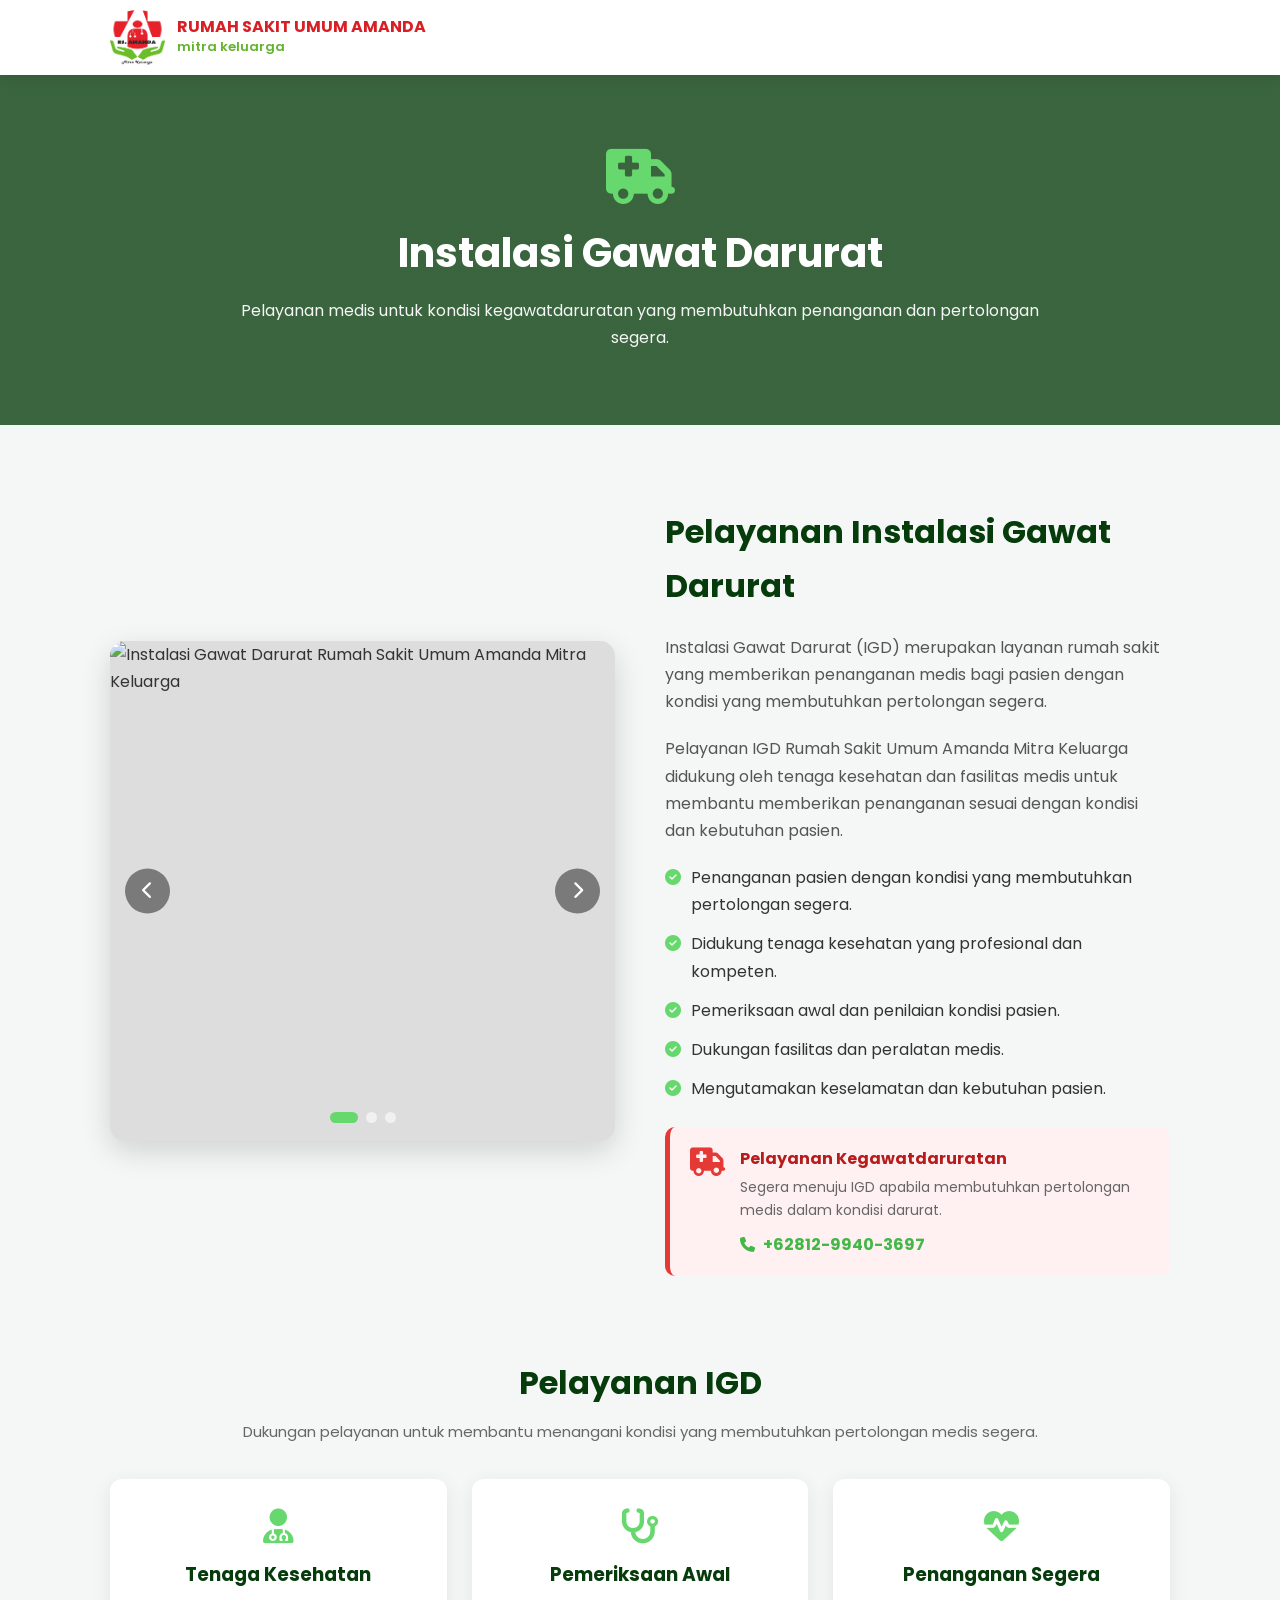
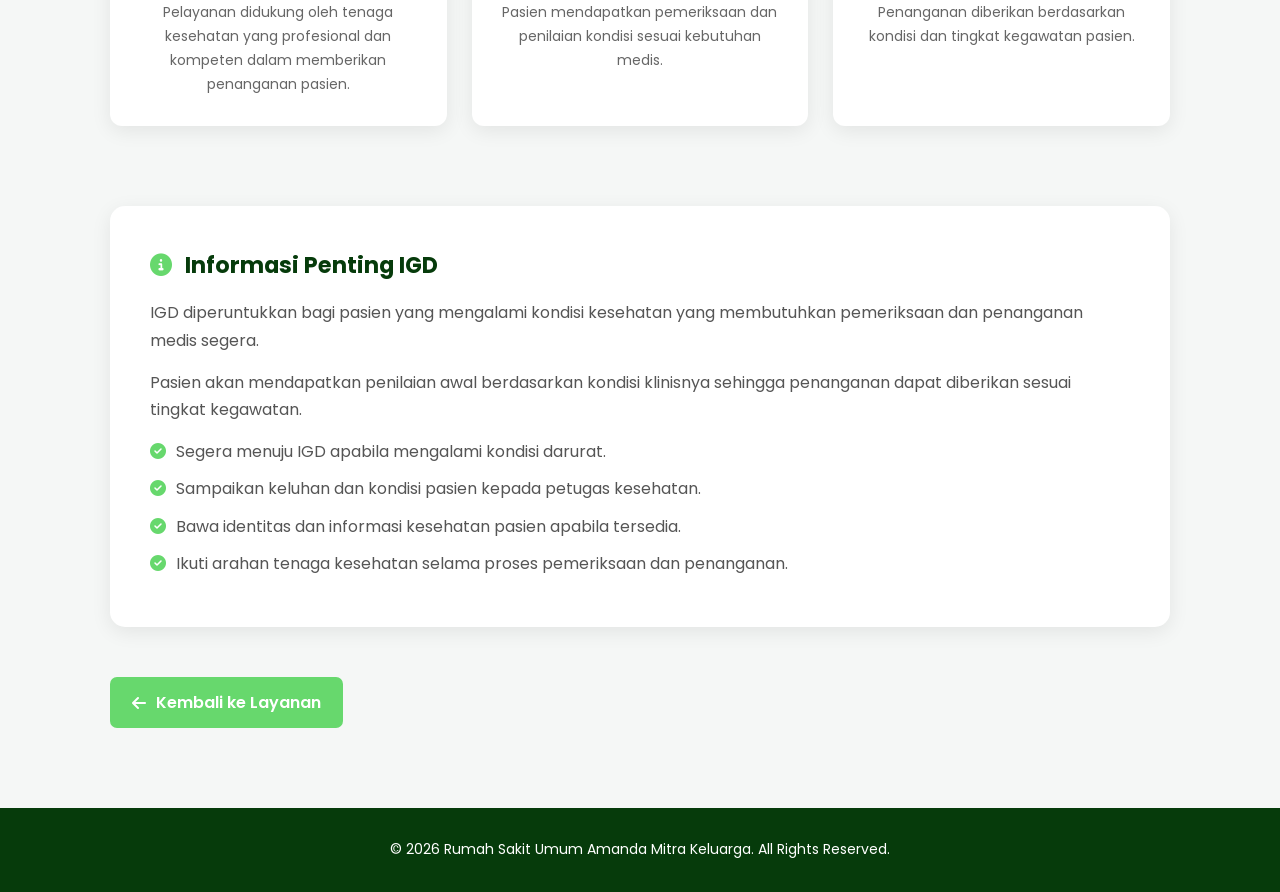
==== igd.html @ 875af7c3 "commit projek web-amanda" ====
<!doctype html>
<html lang="id">
  <head>
    <meta charset="UTF-8" />
    <meta name="viewport" content="width=device-width, initial-scale=1.0" />

    <meta
      name="description"
      content="Informasi pelayanan Instalasi Gawat Darurat Rumah Sakit Umum Amanda Mitra Keluarga."
    />

    <title>IGD - RSU Amanda Mitra Keluarga</title>

    <!-- GOOGLE FONT -->
    <link
      href="https://fonts.googleapis.com/css2?family=Poppins:wght@300;400;500;600;700&display=swap"
      rel="stylesheet"
    />

    <!-- FONT AWESOME -->
    <link
      rel="stylesheet"
      href="https://cdnjs.cloudflare.com/ajax/libs/font-awesome/6.4.0/css/all.min.css"
    />

    <style>
      /* ================= RESET ================= */

      * {
        margin: 0;
        padding: 0;
        box-sizing: border-box;
      }

      :root {
        --primary-color: #67d86d;
        --dark-color: #063b0b;
        --white: #ffffff;
        --text-color: #333333;
        --light-bg: #f5f7f6;
        --danger-color: #e53935;
        --phone-color: #43b849;
      }

      html {
        scroll-behavior: smooth;
      }

      body {
        font-family: "Poppins", sans-serif;
        color: var(--text-color);
        background: var(--light-bg);
        line-height: 1.7;
      }

      /* ================= NAVBAR ================= */

      .navbar {
        position: sticky;
        top: 0;
        z-index: 1000;
        background: white;
        box-shadow: 0 3px 12px rgba(0, 0, 0, 0.1);
      }

      .navbar-container {
        max-width: 1100px;
        margin: auto;
        padding: 10px 20px;

        display: flex;
        align-items: center;
        justify-content: space-between;
      }

      .logo {
        display: flex;
        align-items: center;
        gap: 12px;
        text-decoration: none;
      }

      .logo img {
        width: 55px;
        height: 55px;
        object-fit: contain;
      }

      .logo-text strong {
        display: block;
        color: #d91f26;
        font-size: 16px;
        line-height: 1.2;
      }

      .logo-text span {
        display: block;
        color: #63b32e;
        font-size: 13px;
        font-weight: 600;
      }

      /* ================= HERO ================= */

      .page-hero {
        background:
          linear-gradient(rgba(6, 59, 11, 0.78), rgba(6, 59, 11, 0.78)),
          url("images/IGD 1.png");

        background-size: cover;
        background-position: center;

        min-height: 350px;

        display: flex;
        align-items: center;
        justify-content: center;

        text-align: center;
        color: white;

        padding: 60px 20px;
      }

      .page-hero-content {
        max-width: 800px;
      }

      .page-hero i {
        font-size: 55px;
        margin-bottom: 15px;
        color: var(--primary-color);
      }

      .page-hero h1 {
        font-size: 2.5rem;
        margin-bottom: 10px;
      }

      .page-hero p {
        font-size: 1rem;
        opacity: 0.95;
      }

      /* ================= CONTAINER ================= */

      .container {
        max-width: 1100px;
        margin: auto;
        padding: 0 20px;
      }

      /* ================= CONTENT ================= */

      .igd-content {
        padding: 80px 0;
      }

      .igd-wrapper {
        display: grid;
        grid-template-columns: 1fr 1fr;
        gap: 50px;
        align-items: center;
      }

      /* ================= SLIDESHOW ================= */

      .igd-slider {
        position: relative;
        width: 100%;
        height: 500px;

        overflow: hidden;

        border-radius: 15px;

        box-shadow: 0 10px 30px rgba(0, 0, 0, 0.15);

        background: #ddd;
      }

      .igd-slide {
        position: absolute;
        inset: 0;

        width: 100%;
        height: 100%;

        opacity: 0;

        transform: scale(1.03);

        transition:
          opacity 0.8s ease,
          transform 1.2s ease;

        pointer-events: none;
      }

      .igd-slide.active {
        opacity: 1;

        transform: scale(1);

        pointer-events: auto;
      }

      .igd-slide img {
        width: 100%;
        height: 100%;

        object-fit: cover;

        display: block;

        user-select: none;

        -webkit-user-drag: none;
      }

      /* ================= SLIDER DOT ================= */

      .slider-dots {
        position: absolute;

        bottom: 18px;
        left: 0;

        width: 100%;

        display: flex;
        justify-content: center;

        gap: 8px;

        z-index: 5;
      }

      .slider-dot {
        width: 11px;
        height: 11px;

        border-radius: 50%;

        background: rgba(255, 255, 255, 0.6);

        cursor: pointer;

        transition: 0.3s;
      }

      .slider-dot.active {
        width: 28px;

        border-radius: 20px;

        background: var(--primary-color);
      }

      /* ================= SLIDER ARROWS ================= */

      .slider-btn {
        position: absolute;

        top: 50%;

        transform: translateY(-50%);

        width: 45px;
        height: 45px;

        border: none;

        border-radius: 50%;

        background: rgba(0, 0, 0, 0.45);

        color: white;

        font-size: 18px;

        cursor: pointer;

        z-index: 10;

        transition: 0.3s;
      }

      .slider-btn:hover {
        background: var(--primary-color);
      }

      .slider-btn.prev {
        left: 15px;
      }

      .slider-btn.next {
        right: 15px;
      }

      /* ================= TEXT ================= */

      .igd-text h2 {
        color: var(--dark-color);

        font-size: 2rem;

        margin-bottom: 20px;
      }

      .igd-text p {
        margin-bottom: 20px;

        color: #555;
      }

      /* ================= LIST ================= */

      .igd-list {
        margin-top: 20px;

        list-style: none;
      }

      .igd-list li {
        margin-bottom: 12px;

        display: flex;

        align-items: flex-start;

        gap: 10px;
      }

      .igd-list i {
        color: var(--primary-color);

        margin-top: 5px;
      }

      /* ================= EMERGENCY BOX ================= */

      .emergency-box {
        display: flex;

        align-items: flex-start;

        gap: 15px;

        margin-top: 25px;

        padding: 18px 20px;

        border-radius: 10px;

        background: #fff1f1;

        border-left: 5px solid var(--danger-color);
      }

      .emergency-box > i {
        color: var(--danger-color);

        font-size: 28px;

        margin-top: 3px;
      }

      .emergency-box strong {
        display: block;

        color: #b71c1c;

        margin-bottom: 3px;
      }

      .emergency-box span {
        display: block;

        color: #666;

        font-size: 14px;
      }

      /* ================= NOMOR TELEPON ================= */

      .emergency-phone {
        display: inline-flex;

        align-items: center;

        gap: 8px;

        margin-top: 8px;

        color: var(--phone-color);

        font-size: 16px;

        font-weight: 700;

        text-decoration: none;

        transition: 0.3s;
      }

      .emergency-phone i {
        color: var(--phone-color);

        font-size: 15px;
      }

      .emergency-phone:hover {
        color: #2f9e35;

        transform: translateX(3px);
      }

      .emergency-phone:hover i {
        color: #2f9e35;
      }

      /* ================= INFO ================= */

      .info-section {
        padding: 0 0 80px;
      }

      .section-title {
        text-align: center;

        margin-bottom: 35px;
      }

      .section-title h2 {
        color: var(--dark-color);

        font-size: 2rem;

        margin-bottom: 8px;
      }

      .section-title p {
        color: #666;

        font-size: 15px;
      }

      .info-grid {
        display: grid;

        grid-template-columns: repeat(3, 1fr);

        gap: 25px;
      }

      .info-card {
        background: white;

        padding: 30px 25px;

        border-radius: 12px;

        text-align: center;

        box-shadow: 0 5px 20px rgba(0, 0, 0, 0.08);

        transition: 0.3s;
      }

      .info-card:hover {
        transform: translateY(-5px);
      }

      .info-card i {
        font-size: 35px;

        color: var(--primary-color);

        margin-bottom: 15px;
      }

      .info-card h3 {
        color: var(--dark-color);

        margin-bottom: 10px;
      }

      .info-card p {
        color: #666;

        font-size: 14px;
      }

      /* ================= INFORMASI TAMBAHAN ================= */

      .additional-section {
        padding: 0 0 80px;
      }

      .additional-box {
        background: white;

        padding: 40px;

        border-radius: 15px;

        box-shadow: 0 5px 20px rgba(0, 0, 0, 0.08);
      }

      .additional-box h3 {
        color: var(--dark-color);

        font-size: 1.4rem;

        margin-bottom: 15px;
      }

      .additional-box p {
        color: #555;

        margin-bottom: 15px;
      }

      .additional-list {
        list-style: none;

        margin-top: 15px;
      }

      .additional-list li {
        display: flex;

        gap: 10px;

        margin-bottom: 10px;

        color: #555;
      }

      .additional-list i {
        color: var(--primary-color);

        margin-top: 5px;
      }

      /* ================= TOMBOL KEMBALI ================= */

      .back-to-services {
        margin-top: 50px;

        display: flex;

        justify-content: flex-start;
      }

      .back-to-services a {
        display: inline-flex;

        align-items: center;

        gap: 10px;

        padding: 12px 22px;

        background: var(--primary-color);

        color: white;

        border-radius: 7px;

        text-decoration: none;

        font-weight: 600;

        transition: 0.3s;
      }

      .back-to-services a:hover {
        background: #43b849;

        transform: translateX(-3px);
      }

      /* ================= FOOTER ================= */

      footer {
        background: var(--dark-color);

        color: white;

        padding: 30px 0;

        text-align: center;
      }

      footer p {
        font-size: 14px;
      }

      /* ================= MOBILE ================= */

      @media (max-width: 768px) {
        .navbar-container {
          padding: 8px 15px;
        }

        .logo img {
          width: 45px;
          height: 45px;
        }

        .logo-text strong {
          font-size: 13px;
        }

        .logo-text span {
          font-size: 11px;
        }

        .page-hero {
          min-height: 300px;
        }

        .page-hero h1 {
          font-size: 2rem;
        }

        .igd-wrapper {
          grid-template-columns: 1fr;
        }

        .igd-slider {
          height: 350px;
        }

        .igd-text h2 {
          font-size: 1.7rem;
        }

        .info-grid {
          grid-template-columns: 1fr;
        }

        .additional-box {
          padding: 25px;
        }

        .slider-btn {
          width: 40px;
          height: 40px;
        }
      }

      @media (max-width: 480px) {
        .page-hero {
          min-height: 270px;

          padding: 50px 15px;
        }

        .page-hero i {
          font-size: 45px;
        }

        .page-hero h1 {
          font-size: 1.8rem;
        }

        .page-hero p {
          font-size: 0.9rem;
        }

        .igd-content {
          padding: 55px 0;
        }

        .igd-slider {
          height: 300px;
        }

        .additional-section {
          padding-bottom: 55px;
        }

        .emergency-box {
          padding: 16px;
        }

        .emergency-phone {
          font-size: 15px;
        }
      }
    </style>
  </head>

  <body>
    <!-- ================= NAVBAR ================= -->

    <header class="navbar">
      <div class="navbar-container">
        <a href="index.html" class="logo">
          <img
            src="images/logo-removebg-preview.png"
            alt="Logo Rumah Sakit Umum Amanda Mitra Keluarga"
          />

          <div class="logo-text">
            <strong>RUMAH SAKIT UMUM AMANDA</strong>
            <span>mitra keluarga</span>
          </div>
        </a>
      </div>
    </header>

    <!-- ================= HERO ================= -->

    <section class="page-hero">
      <div class="page-hero-content">
        <i class="fas fa-truck-medical"></i>

        <h1>Instalasi Gawat Darurat</h1>

        <p>
          Pelayanan medis untuk kondisi kegawatdaruratan yang membutuhkan
          penanganan dan pertolongan segera.
        </p>
      </div>
    </section>

    <!-- ================= CONTENT ================= -->

    <section class="igd-content">
      <div class="container">
        <div class="igd-wrapper">
          <!-- ================= SLIDESHOW ================= -->

          <div class="igd-slider">
            <!-- GAMBAR 1 -->

            <div class="igd-slide active">
              <img
                src="images/IGD 1.png"
                alt="Instalasi Gawat Darurat Rumah Sakit Umum Amanda Mitra Keluarga"
                draggable="false"
              />
            </div>

            <!-- GAMBAR 2 -->

            <div class="igd-slide">
              <img
                src="images/IGD 2.jpeg"
                alt="Fasilitas IGD Rumah Sakit Umum Amanda Mitra Keluarga"
                draggable="false"
              />
            </div>

            <!-- GAMBAR 3 -->

            <div class="igd-slide">
              <img
                src="images/IGD 3.jpeg"
                alt="Ruang IGD Rumah Sakit Umum Amanda Mitra Keluarga"
                draggable="false"
              />
            </div>

            <!-- TOMBOL SEBELUMNYA -->

            <button
              type="button"
              class="slider-btn prev"
              id="prevBtn"
              aria-label="Gambar sebelumnya"
            >
              <i class="fas fa-chevron-left"></i>
            </button>

            <!-- TOMBOL BERIKUTNYA -->

            <button
              type="button"
              class="slider-btn next"
              id="nextBtn"
              aria-label="Gambar berikutnya"
            >
              <i class="fas fa-chevron-right"></i>
            </button>

            <!-- DOT -->

            <div class="slider-dots">
              <span class="slider-dot active" data-slide="0"></span>

              <span class="slider-dot" data-slide="1"></span>

              <span class="slider-dot" data-slide="2"></span>
            </div>
          </div>

          <!-- ================= INFORMASI IGD ================= -->

          <div class="igd-text">
            <h2>Pelayanan Instalasi Gawat Darurat</h2>

            <p>
              Instalasi Gawat Darurat (IGD) merupakan layanan rumah sakit yang
              memberikan penanganan medis bagi pasien dengan kondisi yang
              membutuhkan pertolongan segera.
            </p>

            <p>
              Pelayanan IGD Rumah Sakit Umum Amanda Mitra Keluarga didukung oleh
              tenaga kesehatan dan fasilitas medis untuk membantu memberikan
              penanganan sesuai dengan kondisi dan kebutuhan pasien.
            </p>

            <ul class="igd-list">
              <li>
                <i class="fas fa-check-circle"></i>

                <span>
                  Penanganan pasien dengan kondisi yang membutuhkan pertolongan
                  segera.
                </span>
              </li>

              <li>
                <i class="fas fa-check-circle"></i>

                <span>
                  Didukung tenaga kesehatan yang profesional dan kompeten.
                </span>
              </li>

              <li>
                <i class="fas fa-check-circle"></i>

                <span> Pemeriksaan awal dan penilaian kondisi pasien. </span>
              </li>

              <li>
                <i class="fas fa-check-circle"></i>

                <span> Dukungan fasilitas dan peralatan medis. </span>
              </li>

              <li>
                <i class="fas fa-check-circle"></i>

                <span> Mengutamakan keselamatan dan kebutuhan pasien. </span>
              </li>
            </ul>

            <!-- ================= EMERGENCY BOX ================= -->

            <div class="emergency-box">
              <i class="fas fa-truck-medical"></i>

              <div>
                <strong>Pelayanan Kegawatdaruratan</strong>

                <span>
                  Segera menuju IGD apabila membutuhkan pertolongan medis dalam
                  kondisi darurat.
                </span>

                <!-- NOMOR TELEPON -->

                <a
                  href="tel:+6281299403697"
                  class="emergency-phone"
                  aria-label="Telepon IGD"
                >
                  <i class="fas fa-phone"></i>

                  +62812-9940-3697
                </a>
              </div>
            </div>
          </div>
        </div>
      </div>
    </section>

    <!-- ================= INFORMASI ================= -->

    <section class="info-section">
      <div class="container">
        <div class="section-title">
          <h2>Pelayanan IGD</h2>

          <p>
            Dukungan pelayanan untuk membantu menangani kondisi yang membutuhkan
            pertolongan medis segera.
          </p>
        </div>

        <div class="info-grid">
          <!-- CARD 1 -->

          <div class="info-card">
            <i class="fas fa-user-doctor"></i>

            <h3>Tenaga Kesehatan</h3>

            <p>
              Pelayanan didukung oleh tenaga kesehatan yang profesional dan
              kompeten dalam memberikan penanganan pasien.
            </p>
          </div>

          <!-- CARD 2 -->

          <div class="info-card">
            <i class="fas fa-stethoscope"></i>

            <h3>Pemeriksaan Awal</h3>

            <p>
              Pasien mendapatkan pemeriksaan dan penilaian kondisi sesuai
              kebutuhan medis.
            </p>
          </div>

          <!-- CARD 3 -->

          <div class="info-card">
            <i class="fas fa-heart-pulse"></i>

            <h3>Penanganan Segera</h3>

            <p>
              Penanganan diberikan berdasarkan kondisi dan tingkat kegawatan
              pasien.
            </p>
          </div>
        </div>
      </div>
    </section>

    <!-- ================= INFORMASI TAMBAHAN ================= -->

    <section class="additional-section">
      <div class="container">
        <div class="additional-box">
          <h3>
            <i
              class="fas fa-circle-info"
              style="color: var(--primary-color); margin-right: 8px"
            ></i>

            Informasi Penting IGD
          </h3>

          <p>
            IGD diperuntukkan bagi pasien yang mengalami kondisi kesehatan yang
            membutuhkan pemeriksaan dan penanganan medis segera.
          </p>

          <p>
            Pasien akan mendapatkan penilaian awal berdasarkan kondisi klinisnya
            sehingga penanganan dapat diberikan sesuai tingkat kegawatan.
          </p>

          <ul class="additional-list">
            <li>
              <i class="fas fa-check-circle"></i>

              <span>
                Segera menuju IGD apabila mengalami kondisi darurat.
              </span>
            </li>

            <li>
              <i class="fas fa-check-circle"></i>

              <span>
                Sampaikan keluhan dan kondisi pasien kepada petugas kesehatan.
              </span>
            </li>

            <li>
              <i class="fas fa-check-circle"></i>

              <span>
                Bawa identitas dan informasi kesehatan pasien apabila tersedia.
              </span>
            </li>

            <li>
              <i class="fas fa-check-circle"></i>

              <span>
                Ikuti arahan tenaga kesehatan selama proses pemeriksaan dan
                penanganan.
              </span>
            </li>
          </ul>
        </div>

        <!-- ================= TOMBOL KEMBALI ================= -->

        <div class="back-to-services">
          <a href="index.html#services">
            <i class="fas fa-arrow-left"></i>

            Kembali ke Layanan
          </a>
        </div>
      </div>
    </section>

    <!-- ================= FOOTER ================= -->

    <footer>
      <div class="container">
        <p>
          &copy; 2026 Rumah Sakit Umum Amanda Mitra Keluarga. All Rights
          Reserved.
        </p>
      </div>
    </footer>

    <!-- ================= JAVASCRIPT ================= -->

    <script>
      const slides = document.querySelectorAll(".igd-slide");

      const dots = document.querySelectorAll(".slider-dot");

      const nextBtn = document.getElementById("nextBtn");

      const prevBtn = document.getElementById("prevBtn");

      let currentSlide = 0;

      let autoSlide;

      /* ================= TAMPILKAN SLIDE ================= */

      function showSlide(index) {
        if (index >= slides.length) {
          currentSlide = 0;
        }

        if (index < 0) {
          currentSlide = slides.length - 1;
        }

        slides.forEach(function (slide) {
          slide.classList.remove("active");
        });

        dots.forEach(function (dot) {
          dot.classList.remove("active");
        });

        slides[currentSlide].classList.add("active");

        if (dots[currentSlide]) {
          dots[currentSlide].classList.add("active");
        }
      }

      /* ================= SLIDE BERIKUTNYA ================= */

      function nextSlide() {
        currentSlide++;

        if (currentSlide >= slides.length) {
          currentSlide = 0;
        }

        showSlide(currentSlide);

        resetAutoSlide();
      }

      /* ================= SLIDE SEBELUMNYA ================= */

      function previousSlide() {
        currentSlide--;

        if (currentSlide < 0) {
          currentSlide = slides.length - 1;
        }

        showSlide(currentSlide);

        resetAutoSlide();
      }

      /* ================= TOMBOL NEXT ================= */

      nextBtn.addEventListener("click", function () {
        nextSlide();
      });

      /* ================= TOMBOL PREVIOUS ================= */

      prevBtn.addEventListener("click", function () {
        previousSlide();
      });

      /* ================= DOT NAVIGATION ================= */

      dots.forEach(function (dot, index) {
        dot.addEventListener("click", function () {
          currentSlide = index;

          showSlide(currentSlide);

          resetAutoSlide();
        });
      });

      /* ================= AUTO SLIDE ================= */

      function startAutoSlide() {
        autoSlide = setInterval(function () {
          currentSlide++;

          if (currentSlide >= slides.length) {
            currentSlide = 0;
          }

          showSlide(currentSlide);
        }, 4000);
      }

      /* ================= RESET AUTO SLIDE ================= */

      function resetAutoSlide() {
        clearInterval(autoSlide);

        startAutoSlide();
      }

      /* ================= MULAI ================= */

      showSlide(currentSlide);

      startAutoSlide();
    </script>
  </body>
</html>
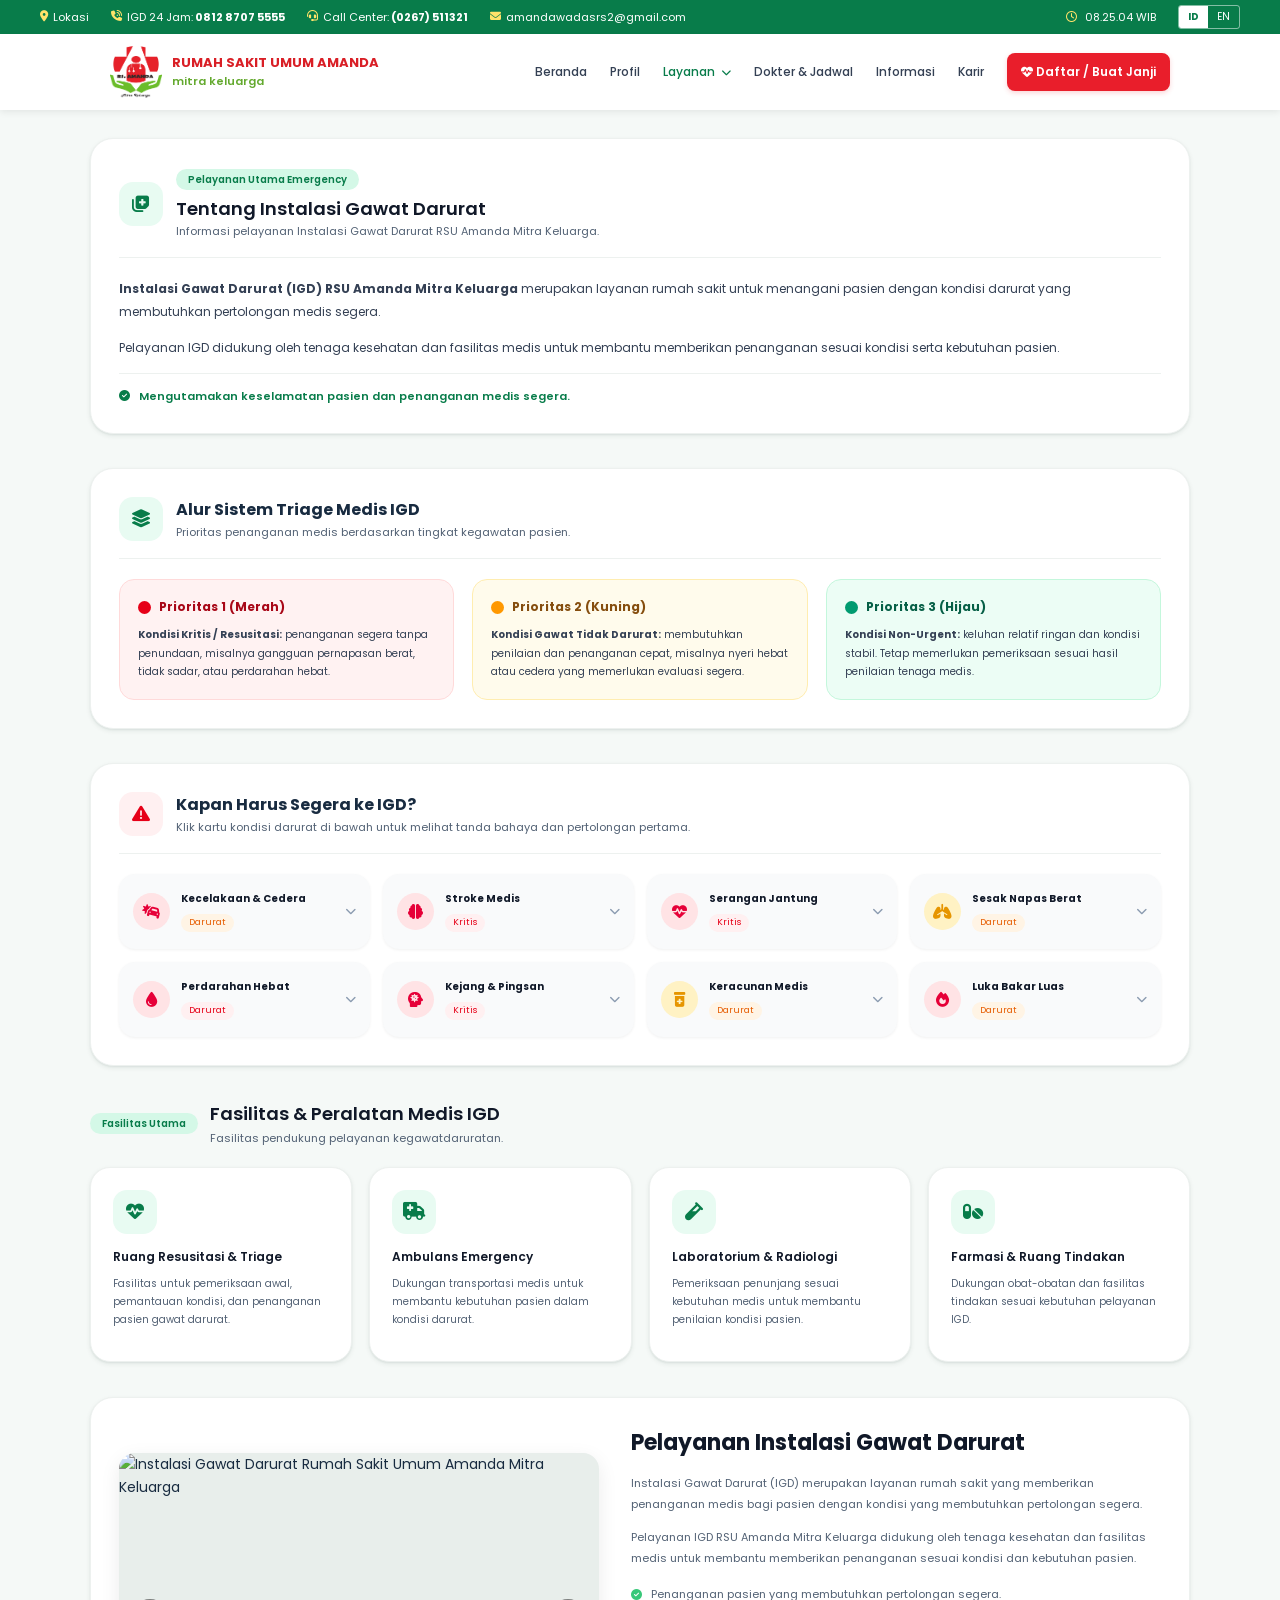
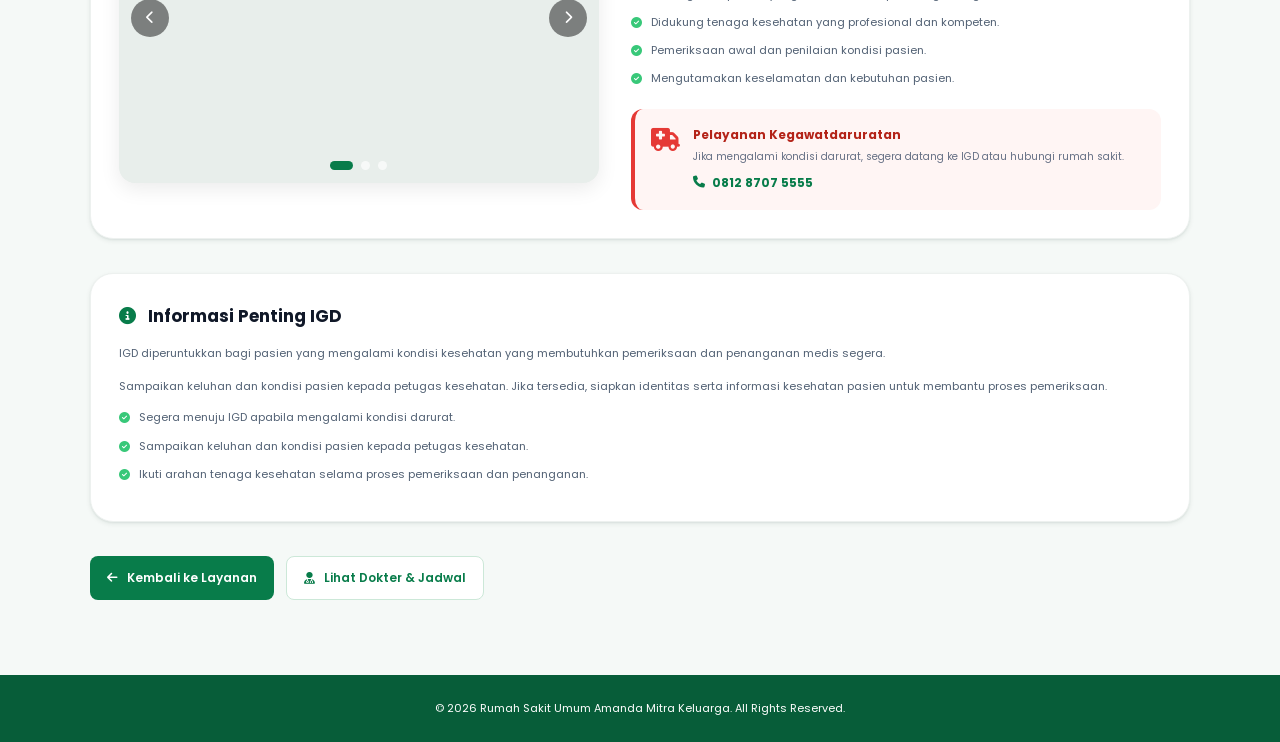
==== commit 05294c76: "Update tgl 28 oktober 2026" ====
--- a/igd.html
+++ b/igd.html
@@ -6,10 +6,12 @@
 
     <meta
       name="description"
-      content="Informasi pelayanan Instalasi Gawat Darurat Rumah Sakit Umum Amanda Mitra Keluarga."
+      content="Informasi pelayanan Instalasi Gawat Darurat RSU Amanda Mitra Keluarga, sistem triage medis, kondisi darurat, dan pertolongan pertama."
     />
 
     <title>IGD - RSU Amanda Mitra Keluarga</title>
+
+    <link rel="icon" href="images/logo-removebg-preview.png" />
 
     <!-- GOOGLE FONT -->
     <link
@@ -24,678 +26,1216 @@
     />
 
     <style>
-      /* ================= RESET ================= */
+      :root {
+        --green: #087c4a;
+        --green-dark: #075d39;
+        --green-soft: #e8fbf2;
+        --page-bg: #f5f9f7;
+        --text: #182b40;
+        --muted: #526174;
+        --border: #e8eeeb;
+        --white: #ffffff;
+        --red: #e60018;
+        --yellow: #ff9800;
+        --shadow:
+          0 2px 5px rgba(15, 45, 32, 0.08), 0 1px 2px rgba(15, 45, 32, 0.06);
+      }
 
       * {
+        box-sizing: border-box;
         margin: 0;
         padding: 0;
-        box-sizing: border-box;
-      }
-
-      :root {
-        --primary-color: #67d86d;
-        --dark-color: #063b0b;
-        --white: #ffffff;
-        --text-color: #333333;
-        --light-bg: #f5f7f6;
-        --danger-color: #e53935;
-        --phone-color: #43b849;
       }
 
       html {
         scroll-behavior: smooth;
+        scroll-padding-top: 100px;
       }
 
       body {
         font-family: "Poppins", sans-serif;
-        color: var(--text-color);
-        background: var(--light-bg);
-        line-height: 1.7;
-      }
-
-      /* ================= NAVBAR ================= */
+        color: var(--text);
+        background: var(--page-bg);
+        line-height: 1.65;
+        font-size: 14px;
+      }
+
+      button,
+      a {
+        font-family: inherit;
+      }
+
+      button {
+        -webkit-tap-highlight-color: transparent;
+      }
+
+      img {
+        max-width: 100%;
+      }
+
+      a {
+        -webkit-tap-highlight-color: transparent;
+      }
+
+      /* ================= INFORMASI ATAS ================= */
+
+      .contact-bar {
+        background: var(--green);
+        color: #ffffff;
+        font-size: 11px;
+      }
+
+      .contact-inner {
+        max-width: 1240px;
+        min-height: 32px;
+        margin: auto;
+        padding: 5px 20px;
+        display: flex;
+        align-items: center;
+        justify-content: space-between;
+        gap: 18px;
+      }
+
+      .contact-left,
+      .contact-right {
+        display: flex;
+        align-items: center;
+        gap: 22px;
+      }
+
+      .contact-inner a {
+        color: inherit;
+        text-decoration: none;
+        display: inline-flex;
+        align-items: center;
+        white-space: nowrap;
+        cursor: pointer;
+        transition: opacity 0.2s;
+      }
+
+      .contact-inner a i {
+        color: #ffe36a;
+        margin-right: 5px;
+      }
+
+      .contact-inner a:hover {
+        opacity: 0.82;
+        text-decoration: underline;
+      }
+
+      .contact-time {
+        white-space: nowrap;
+      }
+
+      .language-switch {
+        display: inline-flex;
+        align-items: center;
+        border: 1px solid #ffffff80;
+        border-radius: 3px;
+        overflow: hidden;
+      }
+
+      .language-switch button {
+        border: 0;
+        padding: 3px 9px;
+        background: transparent;
+        color: #ffffff;
+        font-size: 10px;
+        cursor: pointer;
+      }
+
+      .language-switch button.active {
+        background: #ffffff;
+        color: var(--green);
+        font-weight: 700;
+      }
+
+      /* ================= NAVIGASI ================= */
 
       .navbar {
         position: sticky;
         top: 0;
         z-index: 1000;
-        background: white;
-        box-shadow: 0 3px 12px rgba(0, 0, 0, 0.1);
+        background: rgba(255, 255, 255, 0.98);
+        box-shadow: 0 2px 7px rgba(0, 0, 0, 0.08);
       }
 
       .navbar-container {
         max-width: 1100px;
+        min-height: 76px;
         margin: auto;
-        padding: 10px 20px;
-
+        padding: 8px 20px;
         display: flex;
         align-items: center;
         justify-content: space-between;
+        gap: 24px;
       }
 
       .logo {
         display: flex;
         align-items: center;
-        gap: 12px;
+        gap: 10px;
         text-decoration: none;
+        flex-shrink: 0;
       }
 
       .logo img {
-        width: 55px;
-        height: 55px;
+        width: 52px;
+        height: 52px;
         object-fit: contain;
       }
 
       .logo-text strong {
         display: block;
         color: #d91f26;
-        font-size: 16px;
-        line-height: 1.2;
+        font-size: 13px;
+        line-height: 1.4;
       }
 
       .logo-text span {
         display: block;
-        color: #63b32e;
-        font-size: 13px;
+        color: #63a92e;
+        font-size: 11px;
         font-weight: 600;
       }
 
-      /* ================= HERO ================= */
-
-      .page-hero {
-        background:
-          linear-gradient(rgba(6, 59, 11, 0.78), rgba(6, 59, 11, 0.78)),
-          url("images/IGD 1.png");
-
-        background-size: cover;
-        background-position: center;
-
-        min-height: 350px;
-
+      .main-nav {
         display: flex;
         align-items: center;
-        justify-content: center;
-
-        text-align: center;
-        color: white;
-
-        padding: 60px 20px;
-      }
-
-      .page-hero-content {
-        max-width: 800px;
-      }
-
-      .page-hero i {
-        font-size: 55px;
+        justify-content: flex-end;
+        gap: 23px;
+      }
+
+      .main-nav a {
+        position: relative;
+        color: #344054;
+        text-decoration: none;
+        font-size: 12px;
+        font-weight: 500;
+        white-space: nowrap;
+        transition: color 0.2s;
+      }
+
+      .main-nav a:hover,
+      .main-nav a.active {
+        color: var(--green);
+      }
+
+      .main-nav .nav-dropdown i {
+        font-size: 10px;
+        margin-left: 3px;
+      }
+
+      .main-nav .appointment {
+        background: #e91e2b;
+        color: #ffffff;
+        padding: 9px 14px;
+        border-radius: 8px;
+        font-weight: 600;
+        box-shadow: 0 2px 5px #e91e2b30;
+      }
+
+      .main-nav .appointment:hover {
+        background: #c81723;
+        color: #ffffff;
+      }
+
+      /* ================= CONTAINER ================= */
+
+      .container {
+        width: min(1100px, calc(100% - 40px));
+        margin-inline: auto;
+      }
+
+      .igd-content {
+        padding: 28px 0 35px;
+      }
+
+      /* ================= KARTU UMUM ================= */
+
+      .intro-card,
+      .triage-section,
+      .emergency-section,
+      .details-card,
+      .additional-box {
+        background: var(--white);
+        border: 1px solid #edf1ef;
+        border-radius: 23px;
+        padding: 28px;
+        box-shadow: var(--shadow);
+        margin-bottom: 34px;
+      }
+
+      .intro-heading {
+        display: flex;
+        align-items: center;
+        gap: 13px;
+        padding-bottom: 17px;
+        border-bottom: 1px solid #edf1ef;
+        margin-bottom: 20px;
+      }
+
+      .heading-icon,
+      .facility-icon {
+        width: 44px;
+        height: 44px;
+        flex: 0 0 44px;
+        display: grid;
+        place-items: center;
+        border-radius: 14px;
+        color: var(--green);
+        background: var(--green-soft);
+        font-size: 18px;
+      }
+
+      .heading-icon.red {
+        color: #e60018;
+        background: #fff0f1;
+      }
+
+      .eyebrow {
+        display: inline-block;
+        padding: 3px 12px;
+        border-radius: 99px;
+        background: #d4f8e7;
+        color: var(--green);
+        font-size: 10px;
+        font-weight: 600;
+        line-height: 1.5;
+        margin-bottom: 5px;
+      }
+
+      .intro-heading h1 {
+        font-size: 18px;
+        line-height: 1.5;
+        font-weight: 600;
+        color: #101828;
+      }
+
+      .intro-heading p {
+        color: var(--muted);
+        font-size: 11px;
+      }
+
+      .intro-card > p {
+        font-size: 12px;
+        color: #344054;
+        line-height: 1.9;
+        margin-bottom: 13px;
+      }
+
+      .intro-foot {
+        border-top: 1px solid #edf1ef;
+        padding-top: 13px;
+        color: var(--green);
+        font-size: 11px;
+        font-weight: 600;
+      }
+
+      .intro-foot i {
+        margin-right: 6px;
+      }
+
+      /* ================= HEADING BAGIAN ================= */
+
+      .section-heading {
+        display: flex;
+        align-items: center;
+        gap: 12px;
+        margin-bottom: 20px;
+      }
+
+      .section-heading .eyebrow {
+        margin: 0;
+      }
+
+      .section-heading h2 {
+        font-size: 18px;
+        color: #101828;
+        font-weight: 600;
+        line-height: 1.5;
+      }
+
+      .section-subtitle {
+        font-size: 11px;
+        color: var(--muted);
+        margin-top: 2px;
+      }
+
+      /* ================= TRIAGE MEDIS ================= */
+
+      .triage-section {
+        padding: 28px;
+      }
+
+      .triage-grid {
+        display: grid;
+        grid-template-columns: repeat(3, minmax(0, 1fr));
+        gap: 18px;
+      }
+
+      .triage-card {
+        min-height: 116px;
+        padding: 17px 18px;
+        border-radius: 15px;
+        border: 1px solid transparent;
+      }
+
+      .triage-card.red {
+        background: #fff2f2;
+        border-color: #ffdada;
+      }
+
+      .triage-card.yellow {
+        background: #fffbec;
+        border-color: #ffedb0;
+      }
+
+      .triage-card.green {
+        background: #ecfdf5;
+        border-color: #c4f7dc;
+      }
+
+      .triage-title {
+        display: flex;
+        align-items: center;
+        gap: 8px;
+        margin-bottom: 9px;
+      }
+
+      .triage-title h3 {
+        font-size: 12px;
+        font-weight: 700;
+      }
+
+      .triage-card.red .triage-title {
+        color: #a80717;
+      }
+
+      .triage-card.yellow .triage-title {
+        color: #854d0e;
+      }
+
+      .triage-card.green .triage-title {
+        color: #065f46;
+      }
+
+      .triage-dot {
+        width: 13px;
+        height: 13px;
+        border-radius: 50%;
+        flex-shrink: 0;
+      }
+
+      .red .triage-dot {
+        background: #e60018;
+      }
+
+      .yellow .triage-dot {
+        background: #ff9800;
+      }
+
+      .green .triage-dot {
+        background: #009b70;
+      }
+
+      .triage-card p {
+        font-size: 10px;
+        line-height: 1.85;
+        color: #344054;
+      }
+
+      /* ================= KONDISI DARURAT ================= */
+
+      .emergency-section {
+        padding: 28px;
+      }
+
+      .emergency-grid {
+        display: grid;
+        grid-template-columns: repeat(4, minmax(0, 1fr));
+        gap: 13px;
+      }
+
+      .emergency-card {
+        width: 100%;
+        min-height: 75px;
+        display: flex;
+        align-items: center;
+        gap: 11px;
+        text-align: left;
+        padding: 13px;
+        background: #f9fafb;
+        border: 1px solid transparent;
+        border-radius: 16px;
+        box-shadow: 0 1px 3px rgba(0, 0, 0, 0.06);
+        cursor: pointer;
+        transition:
+          background 0.2s,
+          border-color 0.2s,
+          transform 0.2s,
+          box-shadow 0.2s;
+      }
+
+      .emergency-card:hover {
+        background: #ffffff;
+        border-color: #dce9e2;
+        transform: translateY(-2px);
+        box-shadow: 0 5px 14px rgba(0, 0, 0, 0.07);
+      }
+
+      .emergency-card[aria-expanded="true"] {
+        background: #ffffff;
+        border-color: #a8ddc1;
+        box-shadow: 0 0 0 2px #e8fbf2;
+      }
+
+      .emergency-icon {
+        width: 37px;
+        height: 37px;
+        flex: 0 0 37px;
+        display: grid;
+        place-items: center;
+        border-radius: 50%;
+        background: #ffe3e5;
+        color: #e60038;
+        font-size: 15px;
+      }
+
+      .emergency-icon.yellow {
+        background: #fff2c4;
+        color: #e69500;
+      }
+
+      .emergency-info {
+        flex: 1;
+        min-width: 0;
+      }
+
+      .emergency-info h3 {
+        color: #101828;
+        font-size: 10px;
+        font-weight: 700;
+        line-height: 1.6;
+        margin-bottom: 4px;
+      }
+
+      .severity {
+        display: inline-block;
+        font-size: 9px;
+        padding: 2px 8px;
+        border-radius: 99px;
+        line-height: 1.5;
+      }
+
+      .severity.critical {
+        color: #e60018;
+        background: #fff0f1;
+      }
+
+      .severity.danger {
+        color: #e65c00;
+        background: #fff4e5;
+      }
+
+      .emergency-chevron {
+        color: #8b9bb0;
+        font-size: 11px;
+        flex-shrink: 0;
+        transition: transform 0.2s;
+      }
+
+      .emergency-card[aria-expanded="true"] .emergency-chevron {
+        transform: rotate(180deg);
+      }
+
+      /* ================= DETAIL KONDISI DARURAT ================= */
+
+      .emergency-detail {
+        margin-top: 17px;
+        padding: 21px;
+        background: #ffffff;
+        border: 1px solid #e5eee9;
+        border-radius: 15px;
+        animation: reveal 0.25s ease;
+      }
+
+      .emergency-detail[hidden] {
+        display: none;
+      }
+
+      @keyframes reveal {
+        from {
+          opacity: 0;
+          transform: translateY(-5px);
+        }
+
+        to {
+          opacity: 1;
+          transform: translateY(0);
+        }
+      }
+
+      .detail-heading {
+        display: flex;
+        align-items: flex-start;
+        gap: 12px;
         margin-bottom: 15px;
-        color: var(--primary-color);
-      }
-
-      .page-hero h1 {
-        font-size: 2.5rem;
-        margin-bottom: 10px;
-      }
-
-      .page-hero p {
-        font-size: 1rem;
-        opacity: 0.95;
-      }
-
-      /* ================= CONTAINER ================= */
-
-      .container {
-        max-width: 1100px;
-        margin: auto;
-        padding: 0 20px;
-      }
-
-      /* ================= CONTENT ================= */
-
-      .igd-content {
-        padding: 80px 0;
-      }
-
-      .igd-wrapper {
+      }
+
+      .detail-heading > i {
+        width: 39px;
+        height: 39px;
+        flex: 0 0 39px;
         display: grid;
-        grid-template-columns: 1fr 1fr;
-        gap: 50px;
+        place-items: center;
+        border-radius: 12px;
+        color: #e60018;
+        background: #fff0f1;
+        font-size: 17px;
+      }
+
+      .detail-heading h3 {
+        font-size: 15px;
+        color: #101828;
+        line-height: 1.5;
+      }
+
+      .detail-heading p {
+        color: var(--muted);
+        font-size: 11px;
+      }
+
+      .detail-columns {
+        display: grid;
+        grid-template-columns: repeat(2, minmax(0, 1fr));
+        gap: 24px;
+      }
+
+      .detail-columns h4 {
+        font-size: 12px;
+        color: #101828;
+        margin-bottom: 9px;
+      }
+
+      .detail-columns ul {
+        list-style: none;
+      }
+
+      .detail-columns li {
+        position: relative;
+        padding-left: 20px;
+        margin-bottom: 8px;
+        color: #526174;
+        font-size: 11px;
+        line-height: 1.8;
+      }
+
+      .detail-columns li::before {
+        content: "\f00c";
+        font-family: "Font Awesome 6 Free";
+        font-weight: 900;
+        position: absolute;
+        left: 0;
+        top: 4px;
+        color: var(--green);
+        font-size: 10px;
+      }
+
+      .detail-warning {
+        margin-top: 17px;
+        padding: 12px 14px;
+        border-radius: 10px;
+        background: #fff5f4;
+        border-left: 4px solid #e53935;
+        color: #8f1d18;
+        font-size: 11px;
+      }
+
+      .detail-warning i {
+        margin-right: 6px;
+      }
+
+      /* ================= FASILITAS ================= */
+
+      .facility-section {
+        margin-bottom: 35px;
+      }
+
+      .facility-grid {
+        display: grid;
+        grid-template-columns: repeat(4, minmax(0, 1fr));
+        gap: 17px;
+      }
+
+      .facility-card {
+        min-height: 195px;
+        background: #ffffff;
+        border: 1px solid #edf1ef;
+        border-radius: 20px;
+        padding: 22px;
+        box-shadow: var(--shadow);
+        transition:
+          transform 0.2s,
+          box-shadow 0.2s;
+      }
+
+      .facility-card:hover {
+        transform: translateY(-4px);
+        box-shadow: 0 8px 20px rgba(15, 45, 32, 0.1);
+      }
+
+      .facility-icon {
+        margin-bottom: 13px;
+      }
+
+      .facility-card h3 {
+        font-size: 12px;
+        line-height: 1.6;
+        color: #101828;
+        margin-bottom: 9px;
+        font-weight: 600;
+      }
+
+      .facility-card p {
+        font-size: 10px;
+        line-height: 1.8;
+        color: #526174;
+      }
+
+      /* ================= DETAIL PELAYANAN ================= */
+
+      .details-grid {
+        display: grid;
+        grid-template-columns: 0.95fr 1.05fr;
+        gap: 32px;
         align-items: center;
       }
-
-      /* ================= SLIDESHOW ================= */
 
       .igd-slider {
         position: relative;
-        width: 100%;
-        height: 500px;
-
+        height: 330px;
         overflow: hidden;
-
-        border-radius: 15px;
-
-        box-shadow: 0 10px 30px rgba(0, 0, 0, 0.15);
-
-        background: #ddd;
+        border-radius: 16px;
+        background: #e8eeeb;
+        box-shadow: 0 6px 20px rgba(0, 0, 0, 0.08);
       }
 
       .igd-slide {
         position: absolute;
         inset: 0;
-
+        opacity: 0;
+        transition: opacity 0.6s ease;
+        pointer-events: none;
+      }
+
+      .igd-slide.active {
+        opacity: 1;
+        pointer-events: auto;
+      }
+
+      .igd-slide img {
+        display: block;
         width: 100%;
         height: 100%;
-
-        opacity: 0;
-
-        transform: scale(1.03);
-
-        transition:
-          opacity 0.8s ease,
-          transform 1.2s ease;
-
-        pointer-events: none;
-      }
-
-      .igd-slide.active {
-        opacity: 1;
-
-        transform: scale(1);
-
-        pointer-events: auto;
-      }
-
-      .igd-slide img {
-        width: 100%;
-        height: 100%;
-
         object-fit: cover;
-
-        display: block;
-
-        user-select: none;
-
-        -webkit-user-drag: none;
-      }
-
-      /* ================= SLIDER DOT ================= */
+      }
 
       .slider-dots {
         position: absolute;
-
-        bottom: 18px;
+        bottom: 13px;
         left: 0;
-
         width: 100%;
-
         display: flex;
         justify-content: center;
-
         gap: 8px;
-
         z-index: 5;
       }
 
       .slider-dot {
-        width: 11px;
-        height: 11px;
-
+        width: 9px;
+        height: 9px;
         border-radius: 50%;
-
-        background: rgba(255, 255, 255, 0.6);
-
+        background: #ffffffa8;
         cursor: pointer;
-
-        transition: 0.3s;
+        border: 0;
       }
 
       .slider-dot.active {
-        width: 28px;
-
+        width: 23px;
         border-radius: 20px;
-
-        background: var(--primary-color);
-      }
-
-      /* ================= SLIDER ARROWS ================= */
+        background: var(--green);
+      }
 
       .slider-btn {
         position: absolute;
-
         top: 50%;
-
         transform: translateY(-50%);
-
-        width: 45px;
-        height: 45px;
-
-        border: none;
-
+        width: 38px;
+        height: 38px;
+        border: 0;
         border-radius: 50%;
-
-        background: rgba(0, 0, 0, 0.45);
-
-        color: white;
-
-        font-size: 18px;
-
+        background: #0007;
+        color: #ffffff;
         cursor: pointer;
-
-        z-index: 10;
-
-        transition: 0.3s;
+        z-index: 6;
       }
 
       .slider-btn:hover {
-        background: var(--primary-color);
+        background: var(--green);
       }
 
       .slider-btn.prev {
-        left: 15px;
+        left: 12px;
       }
 
       .slider-btn.next {
-        right: 15px;
-      }
-
-      /* ================= TEXT ================= */
+        right: 12px;
+      }
 
       .igd-text h2 {
-        color: var(--dark-color);
-
-        font-size: 2rem;
-
-        margin-bottom: 20px;
+        color: #101828;
+        font-size: 22px;
+        line-height: 1.5;
+        margin-bottom: 14px;
       }
 
       .igd-text p {
-        margin-bottom: 20px;
-
-        color: #555;
-      }
-
-      /* ================= LIST ================= */
-
-      .igd-list {
-        margin-top: 20px;
-
+        font-size: 11px;
+        color: #526174;
+        margin-bottom: 12px;
+        line-height: 1.9;
+      }
+
+      .igd-list,
+      .additional-list {
         list-style: none;
-      }
-
-      .igd-list li {
-        margin-bottom: 12px;
-
+        margin-top: 16px;
+      }
+
+      .igd-list li,
+      .additional-list li {
         display: flex;
-
         align-items: flex-start;
-
-        gap: 10px;
-      }
-
-      .igd-list i {
-        color: var(--primary-color);
-
+        gap: 9px;
+        margin-bottom: 10px;
+        font-size: 11px;
+        color: #526174;
+      }
+
+      .igd-list i,
+      .additional-list i {
+        color: #38c879;
         margin-top: 5px;
       }
 
-      /* ================= EMERGENCY BOX ================= */
+      /* ================= KONTAK DARURAT ================= */
 
       .emergency-box {
         display: flex;
-
-        align-items: flex-start;
-
-        gap: 15px;
-
-        margin-top: 25px;
-
-        padding: 18px 20px;
-
-        border-radius: 10px;
-
-        background: #fff1f1;
-
-        border-left: 5px solid var(--danger-color);
+        gap: 13px;
+        margin-top: 22px;
+        padding: 16px;
+        border-radius: 12px;
+        background: #fff5f4;
+        border-left: 4px solid #e53935;
       }
 
       .emergency-box > i {
-        color: var(--danger-color);
-
-        font-size: 28px;
-
+        color: #e53935;
+        font-size: 23px;
         margin-top: 3px;
       }
 
       .emergency-box strong {
         display: block;
-
-        color: #b71c1c;
-
-        margin-bottom: 3px;
+        color: #b42318;
+        font-size: 12px;
+        margin-bottom: 4px;
       }
 
       .emergency-box span {
         display: block;
-
-        color: #666;
-
-        font-size: 14px;
-      }
-
-      /* ================= NOMOR TELEPON ================= */
+        color: #667085;
+        font-size: 10px;
+      }
 
       .emergency-phone {
         display: inline-flex;
-
+        gap: 7px;
         align-items: center;
-
-        gap: 8px;
-
-        margin-top: 8px;
-
-        color: var(--phone-color);
-
-        font-size: 16px;
-
+        margin-top: 7px;
+        color: var(--green);
+        font-size: 12px;
         font-weight: 700;
-
         text-decoration: none;
-
-        transition: 0.3s;
-      }
-
-      .emergency-phone i {
-        color: var(--phone-color);
-
-        font-size: 15px;
       }
 
       .emergency-phone:hover {
-        color: #2f9e35;
-
-        transform: translateX(3px);
-      }
-
-      .emergency-phone:hover i {
-        color: #2f9e35;
-      }
-
-      /* ================= INFO ================= */
-
-      .info-section {
-        padding: 0 0 80px;
-      }
-
-      .section-title {
-        text-align: center;
-
-        margin-bottom: 35px;
-      }
-
-      .section-title h2 {
-        color: var(--dark-color);
-
-        font-size: 2rem;
-
-        margin-bottom: 8px;
-      }
-
-      .section-title p {
-        color: #666;
-
-        font-size: 15px;
-      }
-
-      .info-grid {
-        display: grid;
-
-        grid-template-columns: repeat(3, 1fr);
-
-        gap: 25px;
-      }
-
-      .info-card {
-        background: white;
-
-        padding: 30px 25px;
-
-        border-radius: 12px;
-
-        text-align: center;
-
-        box-shadow: 0 5px 20px rgba(0, 0, 0, 0.08);
-
-        transition: 0.3s;
-      }
-
-      .info-card:hover {
-        transform: translateY(-5px);
-      }
-
-      .info-card i {
-        font-size: 35px;
-
-        color: var(--primary-color);
-
-        margin-bottom: 15px;
-      }
-
-      .info-card h3 {
-        color: var(--dark-color);
-
-        margin-bottom: 10px;
-      }
-
-      .info-card p {
-        color: #666;
-
-        font-size: 14px;
+        text-decoration: underline;
       }
 
       /* ================= INFORMASI TAMBAHAN ================= */
 
-      .additional-section {
-        padding: 0 0 80px;
-      }
-
-      .additional-box {
-        background: white;
-
-        padding: 40px;
-
-        border-radius: 15px;
-
-        box-shadow: 0 5px 20px rgba(0, 0, 0, 0.08);
-      }
-
       .additional-box h3 {
-        color: var(--dark-color);
-
-        font-size: 1.4rem;
-
-        margin-bottom: 15px;
+        color: #101828;
+        font-size: 17px;
+        margin-bottom: 13px;
       }
 
       .additional-box p {
-        color: #555;
-
-        margin-bottom: 15px;
+        font-size: 11px;
+        color: #526174;
+        margin-bottom: 12px;
+        line-height: 1.9;
       }
 
       .additional-list {
-        list-style: none;
-
-        margin-top: 15px;
-      }
-
-      .additional-list li {
+        margin-top: 12px;
+      }
+
+      /* ================= TOMBOL KEMBALI ================= */
+
+      .back-to-services {
+        margin: 25px 0 40px;
         display: flex;
-
-        gap: 10px;
-
-        margin-bottom: 10px;
-
-        color: #555;
-      }
-
-      .additional-list i {
-        color: var(--primary-color);
-
-        margin-top: 5px;
-      }
-
-      /* ================= TOMBOL KEMBALI ================= */
-
-      .back-to-services {
-        margin-top: 50px;
-
-        display: flex;
-
-        justify-content: flex-start;
+        flex-wrap: wrap;
+        gap: 12px;
       }
 
       .back-to-services a {
         display: inline-flex;
-
         align-items: center;
-
-        gap: 10px;
-
-        padding: 12px 22px;
-
-        background: var(--primary-color);
-
-        color: white;
-
-        border-radius: 7px;
-
+        justify-content: center;
+        gap: 9px;
+        padding: 11px 17px;
+        background: var(--green);
+        color: #ffffff;
+        border-radius: 8px;
         text-decoration: none;
-
         font-weight: 600;
-
-        transition: 0.3s;
+        font-size: 12px;
+        transition: background 0.2s;
       }
 
       .back-to-services a:hover {
-        background: #43b849;
-
-        transform: translateX(-3px);
+        background: var(--green-dark);
+      }
+
+      .back-to-services a.secondary {
+        background: #ffffff;
+        color: var(--green);
+        border: 1px solid #cce8d8;
+      }
+
+      .back-to-services a.secondary:hover {
+        background: var(--green-soft);
       }
 
       /* ================= FOOTER ================= */
 
       footer {
-        background: var(--dark-color);
-
-        color: white;
-
-        padding: 30px 0;
-
+        background: var(--green-dark);
+        color: #ffffff;
+        padding: 24px 0;
         text-align: center;
+        font-size: 11px;
       }
 
       footer p {
-        font-size: 14px;
-      }
-
-      /* ================= MOBILE ================= */
-
-      @media (max-width: 768px) {
+        line-height: 1.8;
+      }
+
+      /* ================= RESPONSIVE TABLET ================= */
+
+      @media (max-width: 1000px) {
+        .contact-inner {
+          flex-wrap: wrap;
+        }
+
+        .contact-left {
+          flex-wrap: wrap;
+          gap: 8px 16px;
+        }
+
         .navbar-container {
-          padding: 8px 15px;
+          gap: 15px;
+        }
+
+        .main-nav {
+          gap: 13px;
+          flex-wrap: wrap;
+        }
+
+        .main-nav a {
+          font-size: 11px;
+        }
+
+        .logo-text strong {
+          font-size: 11px;
+        }
+
+        .emergency-grid {
+          grid-template-columns: repeat(2, minmax(0, 1fr));
+        }
+
+        .facility-grid {
+          grid-template-columns: repeat(2, minmax(0, 1fr));
+        }
+
+        .details-grid {
+          grid-template-columns: 1fr;
+        }
+
+        .igd-slider {
+          height: 360px;
+        }
+      }
+
+      /* ================= RESPONSIVE HP ================= */
+
+      @media (max-width: 600px) {
+        html {
+          scroll-padding-top: 150px;
+        }
+
+        .contact-inner {
+          padding: 7px 14px;
+          gap: 9px;
+          font-size: 10px;
+        }
+
+        .contact-left {
+          gap: 7px 13px;
+        }
+
+        .contact-right {
+          justify-content: space-between;
+          width: 100%;
+        }
+
+        .navbar-container {
+          padding: 10px 14px;
+          align-items: flex-start;
+          flex-direction: column;
+          gap: 12px;
         }
 
         .logo img {
-          width: 45px;
-          height: 45px;
+          width: 43px;
+          height: 43px;
         }
 
         .logo-text strong {
-          font-size: 13px;
+          font-size: 11px;
         }
 
         .logo-text span {
+          font-size: 10px;
+        }
+
+        .main-nav {
+          width: 100%;
+          justify-content: flex-start;
+          gap: 12px 16px;
+        }
+
+        .main-nav a {
           font-size: 11px;
         }
 
-        .page-hero {
-          min-height: 300px;
-        }
-
-        .page-hero h1 {
-          font-size: 2rem;
-        }
-
-        .igd-wrapper {
+        .main-nav .appointment {
+          padding: 7px 10px;
+        }
+
+        .container {
+          width: calc(100% - 26px);
+        }
+
+        .igd-content {
+          padding-top: 20px;
+        }
+
+        .intro-card,
+        .triage-section,
+        .emergency-section,
+        .details-card,
+        .additional-box {
+          padding: 19px;
+          border-radius: 17px;
+          margin-bottom: 23px;
+        }
+
+        .intro-heading {
+          gap: 10px;
+        }
+
+        .heading-icon {
+          width: 39px;
+          height: 39px;
+          flex-basis: 39px;
+          border-radius: 12px;
+        }
+
+        .intro-heading h1 {
+          font-size: 15px;
+        }
+
+        .intro-heading p {
+          font-size: 10px;
+        }
+
+        .section-heading {
+          align-items: flex-start;
+        }
+
+        .section-heading h2 {
+          font-size: 15px;
+        }
+
+        .triage-grid {
           grid-template-columns: 1fr;
+          gap: 12px;
+        }
+
+        .triage-card {
+          min-height: auto;
+          padding: 16px;
+        }
+
+        .emergency-grid {
+          grid-template-columns: 1fr;
+          gap: 10px;
+        }
+
+        .emergency-card {
+          min-height: 70px;
+        }
+
+        .emergency-info h3 {
+          font-size: 11px;
+        }
+
+        .emergency-detail {
+          padding: 15px;
+        }
+
+        .detail-columns {
+          grid-template-columns: 1fr;
+          gap: 17px;
+        }
+
+        .facility-grid {
+          grid-template-columns: 1fr;
+          gap: 12px;
+        }
+
+        .facility-card {
+          min-height: auto;
+          padding: 19px;
         }
 
         .igd-slider {
-          height: 350px;
+          height: 250px;
         }
 
         .igd-text h2 {
-          font-size: 1.7rem;
-        }
-
-        .info-grid {
-          grid-template-columns: 1fr;
-        }
-
-        .additional-box {
-          padding: 25px;
-        }
-
-        .slider-btn {
-          width: 40px;
-          height: 40px;
-        }
-      }
-
-      @media (max-width: 480px) {
-        .page-hero {
-          min-height: 270px;
-
-          padding: 50px 15px;
-        }
-
-        .page-hero i {
-          font-size: 45px;
-        }
-
-        .page-hero h1 {
-          font-size: 1.8rem;
-        }
-
-        .page-hero p {
-          font-size: 0.9rem;
-        }
-
-        .igd-content {
-          padding: 55px 0;
-        }
-
-        .igd-slider {
-          height: 300px;
-        }
-
-        .additional-section {
-          padding-bottom: 55px;
+          font-size: 19px;
         }
 
         .emergency-box {
-          padding: 16px;
-        }
-
-        .emergency-phone {
-          font-size: 15px;
+          padding: 13px;
+        }
+
+        .back-to-services {
+          flex-direction: column;
+        }
+
+        .back-to-services a {
+          width: 100%;
+        }
+      }
+
+      /* ================= AKSESIBILITAS ================= */
+
+      a:focus-visible,
+      button:focus-visible {
+        outline: 3px solid #78bfa0;
+        outline-offset: 3px;
+      }
+
+      @media (prefers-reduced-motion: reduce) {
+        *,
+        *::before,
+        *::after {
+          scroll-behavior: auto !important;
+          animation-duration: 0.01ms !important;
+          transition-duration: 0.01ms !important;
         }
       }
     </style>
   </head>
 
   <body>
-    <!-- ================= NAVBAR ================= -->
+    <!-- ================= INFORMASI ATAS ================= -->
+
+    <div class="contact-bar">
+      <div class="contact-inner">
+        <div class="contact-left">
+          <a
+            href="https://www.google.com/maps/search/?api=1&query=RSU+Amanda+Mitra+Keluarga"
+            target="_blank"
+            rel="noopener noreferrer"
+            aria-label="Buka lokasi rumah sakit di Google Maps"
+          >
+            <i class="fas fa-location-dot"></i>
+            Lokasi
+          </a>
+
+          <a href="tel:+6281287075555" aria-label="Telepon IGD 24 jam">
+            <i class="fas fa-phone-volume"></i>
+            IGD 24 Jam: <strong>&nbsp;0812 8707 5555</strong>
+          </a>
+
+          <a href="tel:0267511321" aria-label="Telepon call center">
+            <i class="fas fa-headset"></i>
+            Call Center: <strong>&nbsp;(0267) 511321</strong>
+          </a>
+
+          <a href="mailto:amandawadasrs2@gmail.com">
+            <i class="fas fa-envelope"></i>
+            amandawadasrs2@gmail.com
+          </a>
+        </div>
+
+        <div class="contact-right">
+          <span class="contact-time">
+            <i
+              class="far fa-clock"
+              style="color: #ffe36a; margin-right: 5px"
+            ></i>
+            <span id="live-time">00.00.00 WIB</span>
+          </span>
+
+          <div class="language-switch" aria-label="Pilihan bahasa">
+            <button
+              type="button"
+              class="active"
+              data-lang="id"
+              aria-pressed="true"
+            >
+              ID
+            </button>
+
+            <button type="button" data-lang="en" aria-pressed="false">
+              EN
+            </button>
+          </div>
+        </div>
+      </div>
+    </div>
+
+    <!-- ================= NAVIGASI ================= -->
 
     <header class="navbar">
       <div class="navbar-container">
@@ -710,119 +1250,639 @@
             <span>mitra keluarga</span>
           </div>
         </a>
+
+        <nav class="main-nav" aria-label="Navigasi utama">
+          <a href="index.html">Beranda</a>
+
+          <a href="profil.html">Profil</a>
+
+          <a href="index.html#services" class="active nav-dropdown">
+            Layanan <i class="fas fa-chevron-down"></i>
+          </a>
+
+          <!-- MENU DOKTER & JADWAL MENUJU pelayanan.html -->
+          <a href="pelayanan.html" id="doctorScheduleLink">
+            Dokter &amp; Jadwal
+          </a>
+
+          <a href="informasi.html">Informasi</a>
+
+          <a href="karir.html">Karir</a>
+
+          <a href="index.html#appointment" class="appointment">
+            <i class="fas fa-heart-pulse"></i>
+            Daftar / Buat Janji
+          </a>
+        </nav>
       </div>
     </header>
 
-    <!-- ================= HERO ================= -->
-
-    <section class="page-hero">
-      <div class="page-hero-content">
-        <i class="fas fa-truck-medical"></i>
-
-        <h1>Instalasi Gawat Darurat</h1>
-
-        <p>
-          Pelayanan medis untuk kondisi kegawatdaruratan yang membutuhkan
-          penanganan dan pertolongan segera.
-        </p>
-      </div>
-    </section>
-
-    <!-- ================= CONTENT ================= -->
-
-    <section class="igd-content">
-      <div class="container">
-        <div class="igd-wrapper">
-          <!-- ================= SLIDESHOW ================= -->
-
-          <div class="igd-slider">
-            <!-- GAMBAR 1 -->
-
-            <div class="igd-slide active">
-              <img
-                src="images/IGD 1.png"
-                alt="Instalasi Gawat Darurat Rumah Sakit Umum Amanda Mitra Keluarga"
-                draggable="false"
-              />
+    <!-- ================= KONTEN UTAMA ================= -->
+
+    <main>
+      <section class="igd-content">
+        <div class="container">
+          <!-- ================= INFORMASI IGD ================= -->
+
+          <article class="intro-card">
+            <div class="intro-heading">
+              <div class="heading-icon">
+                <i class="fas fa-notes-medical"></i>
+              </div>
+
+              <div>
+                <span class="eyebrow">Pelayanan Utama Emergency</span>
+
+                <h1>Tentang Instalasi Gawat Darurat</h1>
+
+                <p>
+                  Informasi pelayanan Instalasi Gawat Darurat RSU Amanda Mitra
+                  Keluarga.
+                </p>
+              </div>
             </div>
 
-            <!-- GAMBAR 2 -->
-
-            <div class="igd-slide">
-              <img
-                src="images/IGD 2.jpeg"
-                alt="Fasilitas IGD Rumah Sakit Umum Amanda Mitra Keluarga"
-                draggable="false"
-              />
+            <p>
+              <strong>
+                Instalasi Gawat Darurat (IGD) RSU Amanda Mitra Keluarga
+              </strong>
+              merupakan layanan rumah sakit untuk menangani pasien dengan
+              kondisi darurat yang membutuhkan pertolongan medis segera.
+            </p>
+
+            <p>
+              Pelayanan IGD didukung oleh tenaga kesehatan dan fasilitas medis
+              untuk membantu memberikan penanganan sesuai kondisi serta
+              kebutuhan pasien.
+            </p>
+
+            <div class="intro-foot">
+              <i class="fas fa-check-circle"></i>
+              Mengutamakan keselamatan pasien dan penanganan medis segera.
             </div>
-
-            <!-- GAMBAR 3 -->
-
-            <div class="igd-slide">
-              <img
-                src="images/IGD 3.jpeg"
-                alt="Ruang IGD Rumah Sakit Umum Amanda Mitra Keluarga"
-                draggable="false"
-              />
+          </article>
+
+          <!-- ================= TRIAGE MEDIS ================= -->
+
+          <section class="triage-section" aria-labelledby="triage-title">
+            <div class="intro-heading">
+              <div class="heading-icon">
+                <i class="fas fa-layer-group"></i>
+              </div>
+
+              <div>
+                <h2 id="triage-title" style="font-size: 16px">
+                  Alur Sistem Triage Medis IGD
+                </h2>
+
+                <p>
+                  Prioritas penanganan medis berdasarkan tingkat kegawatan
+                  pasien.
+                </p>
+              </div>
             </div>
 
-            <!-- TOMBOL SEBELUMNYA -->
-
-            <button
-              type="button"
-              class="slider-btn prev"
-              id="prevBtn"
-              aria-label="Gambar sebelumnya"
+            <div class="triage-grid">
+              <!-- PRIORITAS MERAH -->
+
+              <article class="triage-card red">
+                <div class="triage-title">
+                  <span class="triage-dot"></span>
+                  <h3>Prioritas 1 (Merah)</h3>
+                </div>
+
+                <p>
+                  <strong>Kondisi Kritis / Resusitasi:</strong>
+                  penanganan segera tanpa penundaan, misalnya gangguan
+                  pernapasan berat, tidak sadar, atau perdarahan hebat.
+                </p>
+              </article>
+
+              <!-- PRIORITAS KUNING -->
+
+              <article class="triage-card yellow">
+                <div class="triage-title">
+                  <span class="triage-dot"></span>
+                  <h3>Prioritas 2 (Kuning)</h3>
+                </div>
+
+                <p>
+                  <strong>Kondisi Gawat Tidak Darurat:</strong>
+                  membutuhkan penilaian dan penanganan cepat, misalnya nyeri
+                  hebat atau cedera yang memerlukan evaluasi segera.
+                </p>
+              </article>
+
+              <!-- PRIORITAS HIJAU -->
+
+              <article class="triage-card green">
+                <div class="triage-title">
+                  <span class="triage-dot"></span>
+                  <h3>Prioritas 3 (Hijau)</h3>
+                </div>
+
+                <p>
+                  <strong>Kondisi Non-Urgent:</strong>
+                  keluhan relatif ringan dan kondisi stabil. Tetap memerlukan
+                  pemeriksaan sesuai hasil penilaian tenaga medis.
+                </p>
+              </article>
+            </div>
+          </section>
+
+          <!-- ================= KONDISI DARURAT ================= -->
+
+          <section class="emergency-section" aria-labelledby="emergency-title">
+            <div class="intro-heading">
+              <div class="heading-icon red">
+                <i class="fas fa-triangle-exclamation"></i>
+              </div>
+
+              <div>
+                <h2 id="emergency-title" style="font-size: 16px">
+                  Kapan Harus Segera ke IGD?
+                </h2>
+
+                <p>
+                  Klik kartu kondisi darurat di bawah untuk melihat tanda bahaya
+                  dan pertolongan pertama.
+                </p>
+              </div>
+            </div>
+
+            <div class="emergency-grid">
+              <!-- 1. KECELAKAAN -->
+
+              <button
+                type="button"
+                class="emergency-card"
+                data-emergency="accident"
+                aria-expanded="false"
+                aria-controls="emergency-detail"
+              >
+                <span class="emergency-icon">
+                  <i class="fas fa-car-burst"></i>
+                </span>
+
+                <span class="emergency-info">
+                  <h3>Kecelakaan &amp; Cedera</h3>
+                  <span class="severity danger">Darurat</span>
+                </span>
+
+                <i class="fas fa-chevron-down emergency-chevron"></i>
+              </button>
+
+              <!-- 2. STROKE -->
+
+              <button
+                type="button"
+                class="emergency-card"
+                data-emergency="stroke"
+                aria-expanded="false"
+                aria-controls="emergency-detail"
+              >
+                <span class="emergency-icon">
+                  <i class="fas fa-brain"></i>
+                </span>
+
+                <span class="emergency-info">
+                  <h3>Stroke Medis</h3>
+                  <span class="severity critical">Kritis</span>
+                </span>
+
+                <i class="fas fa-chevron-down emergency-chevron"></i>
+              </button>
+
+              <!-- 3. SERANGAN JANTUNG -->
+
+              <button
+                type="button"
+                class="emergency-card"
+                data-emergency="heart"
+                aria-expanded="false"
+                aria-controls="emergency-detail"
+              >
+                <span class="emergency-icon">
+                  <i class="fas fa-heart-pulse"></i>
+                </span>
+
+                <span class="emergency-info">
+                  <h3>Serangan Jantung</h3>
+                  <span class="severity critical">Kritis</span>
+                </span>
+
+                <i class="fas fa-chevron-down emergency-chevron"></i>
+              </button>
+
+              <!-- 4. SESAK NAPAS -->
+
+              <button
+                type="button"
+                class="emergency-card"
+                data-emergency="breathing"
+                aria-expanded="false"
+                aria-controls="emergency-detail"
+              >
+                <span class="emergency-icon yellow">
+                  <i class="fas fa-lungs"></i>
+                </span>
+
+                <span class="emergency-info">
+                  <h3>Sesak Napas Berat</h3>
+                  <span class="severity danger">Darurat</span>
+                </span>
+
+                <i class="fas fa-chevron-down emergency-chevron"></i>
+              </button>
+
+              <!-- 5. PERDARAHAN -->
+
+              <button
+                type="button"
+                class="emergency-card"
+                data-emergency="bleeding"
+                aria-expanded="false"
+                aria-controls="emergency-detail"
+              >
+                <span class="emergency-icon">
+                  <i class="fas fa-droplet"></i>
+                </span>
+
+                <span class="emergency-info">
+                  <h3>Perdarahan Hebat</h3>
+                  <span class="severity critical">Darurat</span>
+                </span>
+
+                <i class="fas fa-chevron-down emergency-chevron"></i>
+              </button>
+
+              <!-- 6. KEJANG -->
+
+              <button
+                type="button"
+                class="emergency-card"
+                data-emergency="seizure"
+                aria-expanded="false"
+                aria-controls="emergency-detail"
+              >
+                <span class="emergency-icon">
+                  <i class="fas fa-head-side-virus"></i>
+                </span>
+
+                <span class="emergency-info">
+                  <h3>Kejang &amp; Pingsan</h3>
+                  <span class="severity critical">Kritis</span>
+                </span>
+
+                <i class="fas fa-chevron-down emergency-chevron"></i>
+              </button>
+
+              <!-- 7. KERACUNAN -->
+
+              <button
+                type="button"
+                class="emergency-card"
+                data-emergency="poisoning"
+                aria-expanded="false"
+                aria-controls="emergency-detail"
+              >
+                <span class="emergency-icon yellow">
+                  <i class="fas fa-prescription-bottle-medical"></i>
+                </span>
+
+                <span class="emergency-info">
+                  <h3>Keracunan Medis</h3>
+                  <span class="severity danger">Darurat</span>
+                </span>
+
+                <i class="fas fa-chevron-down emergency-chevron"></i>
+              </button>
+
+              <!-- 8. LUKA BAKAR -->
+
+              <button
+                type="button"
+                class="emergency-card"
+                data-emergency="burn"
+                aria-expanded="false"
+                aria-controls="emergency-detail"
+              >
+                <span class="emergency-icon">
+                  <i class="fas fa-fire"></i>
+                </span>
+
+                <span class="emergency-info">
+                  <h3>Luka Bakar Luas</h3>
+                  <span class="severity danger">Darurat</span>
+                </span>
+
+                <i class="fas fa-chevron-down emergency-chevron"></i>
+              </button>
+            </div>
+
+            <!-- PANEL DETAIL INTERAKTIF -->
+
+            <div
+              id="emergency-detail"
+              class="emergency-detail"
+              hidden
+              aria-live="polite"
             >
-              <i class="fas fa-chevron-left"></i>
-            </button>
-
-            <!-- TOMBOL BERIKUTNYA -->
-
-            <button
-              type="button"
-              class="slider-btn next"
-              id="nextBtn"
-              aria-label="Gambar berikutnya"
-            >
-              <i class="fas fa-chevron-right"></i>
-            </button>
-
-            <!-- DOT -->
-
-            <div class="slider-dots">
-              <span class="slider-dot active" data-slide="0"></span>
-
-              <span class="slider-dot" data-slide="1"></span>
-
-              <span class="slider-dot" data-slide="2"></span>
+              <div class="detail-heading">
+                <i class="fas fa-circle-exclamation" id="detail-icon"></i>
+
+                <div>
+                  <h3 id="detail-title">Informasi Kondisi Darurat</h3>
+
+                  <p id="detail-subtitle">
+                    Kenali tanda bahaya dan tindakan awal.
+                  </p>
+                </div>
+              </div>
+
+              <div class="detail-columns">
+                <div>
+                  <h4>
+                    <i
+                      class="fas fa-magnifying-glass"
+                      style="color: var(--green); margin-right: 5px"
+                    ></i>
+                    Tanda Bahaya
+                  </h4>
+
+                  <ul id="detail-symptoms"></ul>
+                </div>
+
+                <div>
+                  <h4>
+                    <i
+                      class="fas fa-hand-holding-medical"
+                      style="color: var(--green); margin-right: 5px"
+                    ></i>
+                    Pertolongan Pertama
+                  </h4>
+
+                  <ul id="detail-firstaid"></ul>
+                </div>
+              </div>
+
+              <div class="detail-warning">
+                <i class="fas fa-triangle-exclamation"></i>
+
+                <strong>Perhatian:</strong>
+
+                <span id="detail-warning-text">
+                  Jika kondisi mengancam nyawa, segera cari bantuan medis
+                  darurat.
+                </span>
+              </div>
             </div>
-          </div>
-
-          <!-- ================= INFORMASI IGD ================= -->
-
-          <div class="igd-text">
-            <h2>Pelayanan Instalasi Gawat Darurat</h2>
+          </section>
+
+          <!-- ================= FASILITAS IGD ================= -->
+
+          <section class="facility-section" aria-labelledby="facility-title">
+            <div class="section-heading">
+              <span class="eyebrow">Fasilitas Utama</span>
+
+              <div>
+                <h2 id="facility-title">Fasilitas &amp; Peralatan Medis IGD</h2>
+
+                <p class="section-subtitle">
+                  Fasilitas pendukung pelayanan kegawatdaruratan.
+                </p>
+              </div>
+            </div>
+
+            <div class="facility-grid">
+              <article class="facility-card">
+                <div class="facility-icon">
+                  <i class="fas fa-heart-pulse"></i>
+                </div>
+
+                <h3>Ruang Resusitasi &amp; Triage</h3>
+
+                <p>
+                  Fasilitas untuk pemeriksaan awal, pemantauan kondisi, dan
+                  penanganan pasien gawat darurat.
+                </p>
+              </article>
+
+              <article class="facility-card">
+                <div class="facility-icon">
+                  <i class="fas fa-truck-medical"></i>
+                </div>
+
+                <h3>Ambulans Emergency</h3>
+
+                <p>
+                  Dukungan transportasi medis untuk membantu kebutuhan pasien
+                  dalam kondisi darurat.
+                </p>
+              </article>
+
+              <article class="facility-card">
+                <div class="facility-icon">
+                  <i class="fas fa-vial"></i>
+                </div>
+
+                <h3>Laboratorium &amp; Radiologi</h3>
+
+                <p>
+                  Pemeriksaan penunjang sesuai kebutuhan medis untuk membantu
+                  penilaian kondisi pasien.
+                </p>
+              </article>
+
+              <article class="facility-card">
+                <div class="facility-icon">
+                  <i class="fas fa-pills"></i>
+                </div>
+
+                <h3>Farmasi &amp; Ruang Tindakan</h3>
+
+                <p>
+                  Dukungan obat-obatan dan fasilitas tindakan sesuai kebutuhan
+                  pelayanan IGD.
+                </p>
+              </article>
+            </div>
+          </section>
+
+          <!-- ================= DETAIL PELAYANAN ================= -->
+
+          <section class="details-card" aria-labelledby="service-title">
+            <div class="details-grid">
+              <!-- SLIDESHOW FOTO IGD -->
+
+              <div class="igd-slider" aria-label="Galeri foto IGD">
+                <div class="igd-slide active">
+                  <img
+                    src="images/IGD 1.png"
+                    alt="Instalasi Gawat Darurat Rumah Sakit Umum Amanda Mitra Keluarga"
+                    draggable="false"
+                  />
+                </div>
+
+                <div class="igd-slide">
+                  <img
+                    src="images/IGD 2.jpeg"
+                    alt="Fasilitas IGD Rumah Sakit Umum Amanda Mitra Keluarga"
+                    draggable="false"
+                  />
+                </div>
+
+                <div class="igd-slide">
+                  <img
+                    src="images/IGD 3.jpeg"
+                    alt="Ruang IGD Rumah Sakit Umum Amanda Mitra Keluarga"
+                    draggable="false"
+                  />
+                </div>
+
+                <button
+                  type="button"
+                  class="slider-btn prev"
+                  id="prevBtn"
+                  aria-label="Gambar sebelumnya"
+                >
+                  <i class="fas fa-chevron-left"></i>
+                </button>
+
+                <button
+                  type="button"
+                  class="slider-btn next"
+                  id="nextBtn"
+                  aria-label="Gambar berikutnya"
+                >
+                  <i class="fas fa-chevron-right"></i>
+                </button>
+
+                <div class="slider-dots">
+                  <button
+                    type="button"
+                    class="slider-dot active"
+                    data-slide="0"
+                    aria-label="Tampilkan gambar 1"
+                  ></button>
+
+                  <button
+                    type="button"
+                    class="slider-dot"
+                    data-slide="1"
+                    aria-label="Tampilkan gambar 2"
+                  ></button>
+
+                  <button
+                    type="button"
+                    class="slider-dot"
+                    data-slide="2"
+                    aria-label="Tampilkan gambar 3"
+                  ></button>
+                </div>
+              </div>
+
+              <!-- DESKRIPSI PELAYANAN -->
+
+              <div class="igd-text">
+                <h2 id="service-title">Pelayanan Instalasi Gawat Darurat</h2>
+
+                <p>
+                  Instalasi Gawat Darurat (IGD) merupakan layanan rumah sakit
+                  yang memberikan penanganan medis bagi pasien dengan kondisi
+                  yang membutuhkan pertolongan segera.
+                </p>
+
+                <p>
+                  Pelayanan IGD RSU Amanda Mitra Keluarga didukung oleh tenaga
+                  kesehatan dan fasilitas medis untuk membantu memberikan
+                  penanganan sesuai kondisi dan kebutuhan pasien.
+                </p>
+
+                <ul class="igd-list">
+                  <li>
+                    <i class="fas fa-check-circle"></i>
+
+                    <span>
+                      Penanganan pasien yang membutuhkan pertolongan segera.
+                    </span>
+                  </li>
+
+                  <li>
+                    <i class="fas fa-check-circle"></i>
+
+                    <span>
+                      Didukung tenaga kesehatan yang profesional dan kompeten.
+                    </span>
+                  </li>
+
+                  <li>
+                    <i class="fas fa-check-circle"></i>
+
+                    <span>
+                      Pemeriksaan awal dan penilaian kondisi pasien.
+                    </span>
+                  </li>
+
+                  <li>
+                    <i class="fas fa-check-circle"></i>
+
+                    <span>
+                      Mengutamakan keselamatan dan kebutuhan pasien.
+                    </span>
+                  </li>
+                </ul>
+
+                <div class="emergency-box">
+                  <i class="fas fa-truck-medical"></i>
+
+                  <div>
+                    <strong>Pelayanan Kegawatdaruratan</strong>
+
+                    <span>
+                      Jika mengalami kondisi darurat, segera datang ke IGD atau
+                      hubungi rumah sakit.
+                    </span>
+
+                    <a href="tel:+6281287075555" class="emergency-phone">
+                      <i class="fas fa-phone"></i>
+                      0812 8707 5555
+                    </a>
+                  </div>
+                </div>
+              </div>
+            </div>
+          </section>
+
+          <!-- ================= INFORMASI TAMBAHAN ================= -->
+
+          <section class="additional-box">
+            <h3>
+              <i
+                class="fas fa-circle-info"
+                style="color: var(--green); margin-right: 8px"
+              ></i>
+
+              Informasi Penting IGD
+            </h3>
 
             <p>
-              Instalasi Gawat Darurat (IGD) merupakan layanan rumah sakit yang
-              memberikan penanganan medis bagi pasien dengan kondisi yang
-              membutuhkan pertolongan segera.
+              IGD diperuntukkan bagi pasien yang mengalami kondisi kesehatan
+              yang membutuhkan pemeriksaan dan penanganan medis segera.
             </p>
 
             <p>
-              Pelayanan IGD Rumah Sakit Umum Amanda Mitra Keluarga didukung oleh
-              tenaga kesehatan dan fasilitas medis untuk membantu memberikan
-              penanganan sesuai dengan kondisi dan kebutuhan pasien.
+              Sampaikan keluhan dan kondisi pasien kepada petugas kesehatan.
+              Jika tersedia, siapkan identitas serta informasi kesehatan pasien
+              untuk membantu proses pemeriksaan.
             </p>
 
-            <ul class="igd-list">
+            <ul class="additional-list">
               <li>
                 <i class="fas fa-check-circle"></i>
 
                 <span>
-                  Penanganan pasien dengan kondisi yang membutuhkan pertolongan
-                  segera.
+                  Segera menuju IGD apabila mengalami kondisi darurat.
                 </span>
               </li>
 
@@ -830,187 +1890,37 @@
                 <i class="fas fa-check-circle"></i>
 
                 <span>
-                  Didukung tenaga kesehatan yang profesional dan kompeten.
+                  Sampaikan keluhan dan kondisi pasien kepada petugas kesehatan.
                 </span>
               </li>
 
               <li>
                 <i class="fas fa-check-circle"></i>
 
-                <span> Pemeriksaan awal dan penilaian kondisi pasien. </span>
-              </li>
-
-              <li>
-                <i class="fas fa-check-circle"></i>
-
-                <span> Dukungan fasilitas dan peralatan medis. </span>
-              </li>
-
-              <li>
-                <i class="fas fa-check-circle"></i>
-
-                <span> Mengutamakan keselamatan dan kebutuhan pasien. </span>
+                <span>
+                  Ikuti arahan tenaga kesehatan selama proses pemeriksaan dan
+                  penanganan.
+                </span>
               </li>
             </ul>
-
-            <!-- ================= EMERGENCY BOX ================= -->
-
-            <div class="emergency-box">
-              <i class="fas fa-truck-medical"></i>
-
-              <div>
-                <strong>Pelayanan Kegawatdaruratan</strong>
-
-                <span>
-                  Segera menuju IGD apabila membutuhkan pertolongan medis dalam
-                  kondisi darurat.
-                </span>
-
-                <!-- NOMOR TELEPON -->
-
-                <a
-                  href="tel:+6281299403697"
-                  class="emergency-phone"
-                  aria-label="Telepon IGD"
-                >
-                  <i class="fas fa-phone"></i>
-
-                  +62812-9940-3697
-                </a>
-              </div>
-            </div>
+          </section>
+
+          <!-- ================= TOMBOL NAVIGASI ================= -->
+
+          <div class="back-to-services">
+            <a href="index.html#services">
+              <i class="fas fa-arrow-left"></i>
+              Kembali ke Layanan
+            </a>
+
+            <a href="pelayanan.html" class="secondary">
+              <i class="fas fa-user-doctor"></i>
+              Lihat Dokter &amp; Jadwal
+            </a>
           </div>
         </div>
-      </div>
-    </section>
-
-    <!-- ================= INFORMASI ================= -->
-
-    <section class="info-section">
-      <div class="container">
-        <div class="section-title">
-          <h2>Pelayanan IGD</h2>
-
-          <p>
-            Dukungan pelayanan untuk membantu menangani kondisi yang membutuhkan
-            pertolongan medis segera.
-          </p>
-        </div>
-
-        <div class="info-grid">
-          <!-- CARD 1 -->
-
-          <div class="info-card">
-            <i class="fas fa-user-doctor"></i>
-
-            <h3>Tenaga Kesehatan</h3>
-
-            <p>
-              Pelayanan didukung oleh tenaga kesehatan yang profesional dan
-              kompeten dalam memberikan penanganan pasien.
-            </p>
-          </div>
-
-          <!-- CARD 2 -->
-
-          <div class="info-card">
-            <i class="fas fa-stethoscope"></i>
-
-            <h3>Pemeriksaan Awal</h3>
-
-            <p>
-              Pasien mendapatkan pemeriksaan dan penilaian kondisi sesuai
-              kebutuhan medis.
-            </p>
-          </div>
-
-          <!-- CARD 3 -->
-
-          <div class="info-card">
-            <i class="fas fa-heart-pulse"></i>
-
-            <h3>Penanganan Segera</h3>
-
-            <p>
-              Penanganan diberikan berdasarkan kondisi dan tingkat kegawatan
-              pasien.
-            </p>
-          </div>
-        </div>
-      </div>
-    </section>
-
-    <!-- ================= INFORMASI TAMBAHAN ================= -->
-
-    <section class="additional-section">
-      <div class="container">
-        <div class="additional-box">
-          <h3>
-            <i
-              class="fas fa-circle-info"
-              style="color: var(--primary-color); margin-right: 8px"
-            ></i>
-
-            Informasi Penting IGD
-          </h3>
-
-          <p>
-            IGD diperuntukkan bagi pasien yang mengalami kondisi kesehatan yang
-            membutuhkan pemeriksaan dan penanganan medis segera.
-          </p>
-
-          <p>
-            Pasien akan mendapatkan penilaian awal berdasarkan kondisi klinisnya
-            sehingga penanganan dapat diberikan sesuai tingkat kegawatan.
-          </p>
-
-          <ul class="additional-list">
-            <li>
-              <i class="fas fa-check-circle"></i>
-
-              <span>
-                Segera menuju IGD apabila mengalami kondisi darurat.
-              </span>
-            </li>
-
-            <li>
-              <i class="fas fa-check-circle"></i>
-
-              <span>
-                Sampaikan keluhan dan kondisi pasien kepada petugas kesehatan.
-              </span>
-            </li>
-
-            <li>
-              <i class="fas fa-check-circle"></i>
-
-              <span>
-                Bawa identitas dan informasi kesehatan pasien apabila tersedia.
-              </span>
-            </li>
-
-            <li>
-              <i class="fas fa-check-circle"></i>
-
-              <span>
-                Ikuti arahan tenaga kesehatan selama proses pemeriksaan dan
-                penanganan.
-              </span>
-            </li>
-          </ul>
-        </div>
-
-        <!-- ================= TOMBOL KEMBALI ================= -->
-
-        <div class="back-to-services">
-          <a href="index.html#services">
-            <i class="fas fa-arrow-left"></i>
-
-            Kembali ke Layanan
-          </a>
-        </div>
-      </div>
-    </section>
+      </section>
+    </main>
 
     <!-- ================= FOOTER ================= -->
 
@@ -1026,123 +1936,436 @@
     <!-- ================= JAVASCRIPT ================= -->
 
     <script>
-      const slides = document.querySelectorAll(".igd-slide");
-
-      const dots = document.querySelectorAll(".slider-dot");
-
-      const nextBtn = document.getElementById("nextBtn");
-
-      const prevBtn = document.getElementById("prevBtn");
-
-      let currentSlide = 0;
-
-      let autoSlide;
-
-      /* ================= TAMPILKAN SLIDE ================= */
-
-      function showSlide(index) {
-        if (index >= slides.length) {
-          currentSlide = 0;
-        }
-
-        if (index < 0) {
-          currentSlide = slides.length - 1;
-        }
-
-        slides.forEach(function (slide) {
-          slide.classList.remove("active");
-        });
-
-        dots.forEach(function (dot) {
-          dot.classList.remove("active");
-        });
-
-        slides[currentSlide].classList.add("active");
-
-        if (dots[currentSlide]) {
-          dots[currentSlide].classList.add("active");
-        }
-      }
-
-      /* ================= SLIDE BERIKUTNYA ================= */
-
-      function nextSlide() {
-        currentSlide++;
-
-        if (currentSlide >= slides.length) {
-          currentSlide = 0;
-        }
-
-        showSlide(currentSlide);
-
-        resetAutoSlide();
-      }
-
-      /* ================= SLIDE SEBELUMNYA ================= */
-
-      function previousSlide() {
-        currentSlide--;
-
-        if (currentSlide < 0) {
-          currentSlide = slides.length - 1;
-        }
-
-        showSlide(currentSlide);
-
-        resetAutoSlide();
-      }
-
-      /* ================= TOMBOL NEXT ================= */
-
-      nextBtn.addEventListener("click", function () {
-        nextSlide();
-      });
-
-      /* ================= TOMBOL PREVIOUS ================= */
-
-      prevBtn.addEventListener("click", function () {
-        previousSlide();
-      });
-
-      /* ================= DOT NAVIGATION ================= */
-
-      dots.forEach(function (dot, index) {
-        dot.addEventListener("click", function () {
-          currentSlide = index;
-
-          showSlide(currentSlide);
-
-          resetAutoSlide();
+      /* ==================================================
+         1. JAM WIB OTOMATIS
+      ================================================== */
+
+      (() => {
+        const clock = document.getElementById("live-time");
+
+        function updateClock() {
+          const now = new Date();
+
+          const parts = new Intl.DateTimeFormat("en-GB", {
+            timeZone: "Asia/Jakarta",
+            hour: "2-digit",
+            minute: "2-digit",
+            second: "2-digit",
+            hour12: false,
+          })
+            .format(now)
+            .replace(/:/g, ".");
+
+          if (clock) {
+            clock.textContent = parts + " WIB";
+          }
+        }
+
+        updateClock();
+
+        setInterval(updateClock, 1000);
+      })();
+
+      /* ==================================================
+         2. FITUR PILIHAN BAHASA
+      ================================================== */
+
+      document.querySelectorAll(".language-switch button").forEach((button) => {
+        button.addEventListener("click", () => {
+          document
+            .querySelectorAll(".language-switch button")
+            .forEach((item) => {
+              const active = item === button;
+
+              item.classList.toggle("active", active);
+
+              item.setAttribute("aria-pressed", String(active));
+            });
+
+          /*
+              Tombol ini menandai pilihan bahasa.
+              Konten halaman tetap berbahasa Indonesia.
+            */
+
+          document.documentElement.lang =
+            button.dataset.lang === "en" ? "en" : "id";
         });
       });
 
-      /* ================= AUTO SLIDE ================= */
+      /* ==================================================
+         3. FITUR KARTU KONDISI DARURAT INTERAKTIF
+      ================================================== */
+
+      const emergencyData = {
+        accident: {
+          title: "Kecelakaan & Cedera",
+          subtitle: "Kenali cedera yang memerlukan pemeriksaan medis segera.",
+          symptoms: [
+            "Perdarahan yang banyak atau tidak berhenti.",
+            "Cedera kepala, leher, atau tulang belakang.",
+            "Patah tulang terbuka atau perubahan bentuk anggota tubuh.",
+            "Penurunan kesadaran setelah kecelakaan.",
+          ],
+          firstAid: [
+            "Pastikan lokasi aman sebelum mendekati korban.",
+            "Hubungi layanan darurat apabila cedera berat.",
+            "Tekan luka yang berdarah dengan kain bersih jika aman dilakukan.",
+            "Jangan memindahkan korban jika dicurigai mengalami cedera leher atau tulang belakang, kecuali terdapat bahaya langsung.",
+          ],
+          warning:
+            "Jangan menggerakkan leher atau tulang belakang korban secara sembarangan. Cedera berat memerlukan evaluasi medis segera.",
+        },
+
+        stroke: {
+          title: "Stroke Medis",
+          subtitle:
+            "Stroke merupakan kondisi darurat yang membutuhkan penanganan secepat mungkin.",
+          symptoms: [
+            "Wajah mendadak menurun atau tidak simetris.",
+            "Kelemahan atau mati rasa mendadak pada satu sisi tubuh.",
+            "Bicara mendadak pelo atau sulit memahami perkataan.",
+            "Gangguan penglihatan, keseimbangan, atau sakit kepala berat mendadak.",
+          ],
+          firstAid: [
+            "Catat waktu pertama kali gejala terlihat.",
+            "Segera hubungi layanan darurat dan bawa pasien ke IGD.",
+            "Jangan memberikan makanan, minuman, atau obat melalui mulut.",
+            "Dampingi pasien dan pantau pernapasan serta kesadarannya.",
+          ],
+          warning:
+            "Jangan menunggu gejala membaik sendiri. Penanganan stroke sangat bergantung pada kecepatan mendapatkan pertolongan medis.",
+        },
+
+        heart: {
+          title: "Serangan Jantung",
+          subtitle:
+            "Keluhan yang mengarah pada serangan jantung perlu dinilai segera.",
+          symptoms: [
+            "Nyeri, tekanan, atau rasa berat di dada.",
+            "Nyeri menjalar ke lengan, punggung, leher, atau rahang.",
+            "Sesak napas, keringat dingin, atau mual.",
+            "Pusing berat atau pingsan.",
+          ],
+          firstAid: [
+            "Hentikan aktivitas dan bantu pasien beristirahat dalam posisi nyaman.",
+            "Segera hubungi layanan darurat.",
+            "Longgarkan pakaian yang ketat dan tetap dampingi pasien.",
+            "Jika pasien tidak sadar dan tidak bernapas normal, mulai CPR jika mampu dan ikuti instruksi petugas darurat.",
+          ],
+          warning:
+            "Jangan menunda pertolongan untuk menunggu gejala hilang atau mencoba mengantar sendiri apabila ambulans tersedia.",
+        },
+
+        breathing: {
+          title: "Sesak Napas Berat",
+          subtitle: "Kesulitan bernapas berat dapat mengancam nyawa.",
+          symptoms: [
+            "Napas sangat cepat, terengah-engah, atau sulit berbicara.",
+            "Bibir atau wajah tampak kebiruan.",
+            "Dada terasa sangat berat atau tertarik saat bernapas.",
+            "Penurunan kesadaran akibat kesulitan bernapas.",
+          ],
+          firstAid: [
+            "Segera hubungi layanan darurat.",
+            "Bantu pasien mengambil posisi yang paling nyaman untuk bernapas.",
+            "Jauhkan dari asap atau pemicu yang diketahui jika aman.",
+            "Bantu menggunakan obat darurat milik pasien yang memang telah diresepkan, sesuai petunjuk penggunaannya.",
+          ],
+          warning:
+            "Jika pasien tidak sadar atau tidak bernapas normal, ikuti instruksi petugas darurat dan lakukan CPR jika diperlukan serta mampu.",
+        },
+
+        bleeding: {
+          title: "Perdarahan Hebat",
+          subtitle:
+            "Perdarahan berat dapat menyebabkan syok dan membutuhkan pertolongan segera.",
+          symptoms: [
+            "Darah mengalir deras atau memancar dari luka.",
+            "Perdarahan tidak berhenti dengan tekanan langsung.",
+            "Pasien pucat, lemas, berkeringat dingin, atau pusing.",
+            "Luka dalam atau perdarahan akibat kecelakaan berat.",
+          ],
+          firstAid: [
+            "Tekan langsung luka menggunakan kain bersih atau kasa.",
+            "Pertahankan tekanan pada luka sampai bantuan datang.",
+            "Hubungi layanan darurat jika perdarahan berat.",
+            "Jika terdapat benda tertancap, jangan mencabutnya; tekan area di sekitar benda.",
+          ],
+          warning:
+            "Jangan melepas kain pertama yang telah menyerap darah. Jika darah menembus kain, tambahkan kain lain di atasnya sambil terus memberikan tekanan.",
+        },
+
+        seizure: {
+          title: "Kejang & Pingsan",
+          subtitle:
+            "Kejang yang berkepanjangan atau pingsan dengan gangguan pernapasan memerlukan bantuan darurat.",
+          symptoms: [
+            "Kejang berlangsung lebih dari lima menit.",
+            "Kejang berulang tanpa pulihnya kesadaran.",
+            "Kejang pertama kali atau terjadi setelah cedera.",
+            "Pingsan disertai nyeri dada, sesak napas, atau tidak segera sadar.",
+          ],
+          firstAid: [
+            "Jauhkan benda berbahaya di sekitar pasien.",
+            "Lindungi kepala dan jangan menahan gerakan kejang.",
+            "Jangan memasukkan benda, makanan, atau minuman ke mulut pasien.",
+            "Setelah kejang berhenti, periksa pernapasan dan miringkan tubuh jika pasien tidak sadar tetapi bernapas normal.",
+          ],
+          warning:
+            "Hubungi layanan darurat jika kejang berlangsung lebih dari lima menit, berulang, terjadi di dalam air, atau disertai kesulitan bernapas.",
+        },
+
+        poisoning: {
+          title: "Keracunan Medis",
+          subtitle:
+            "Paparan zat beracun atau konsumsi obat berlebihan membutuhkan penilaian medis.",
+          symptoms: [
+            "Mual, muntah, atau nyeri perut setelah terpapar zat tertentu.",
+            "Kebingungan, mengantuk berat, atau penurunan kesadaran.",
+            "Kesulitan bernapas atau kejang.",
+            "Dugaan menelan obat atau bahan kimia dalam jumlah berbahaya.",
+          ],
+          firstAid: [
+            "Jauhkan pasien dari sumber paparan jika aman dilakukan.",
+            "Jangan memancing muntah.",
+            "Jangan memberikan makanan, minuman, atau penawar rumahan tanpa arahan tenaga medis.",
+            "Bawa kemasan zat atau obat yang dicurigai jika aman untuk dibawa.",
+          ],
+          warning:
+            "Segera cari pertolongan medis. Jangan menunggu gejala muncul jika paparan zat beracun yang berbahaya sudah diketahui.",
+        },
+
+        burn: {
+          title: "Luka Bakar Luas",
+          subtitle:
+            "Luka bakar luas, luka bakar dalam, atau luka bakar pada area sensitif memerlukan pemeriksaan medis.",
+          symptoms: [
+            "Luka bakar luas atau tampak dalam.",
+            "Luka bakar pada wajah, tangan, kaki, alat kelamin, atau sendi besar.",
+            "Luka bakar akibat listrik atau bahan kimia.",
+            "Sesak napas setelah terpapar asap atau api.",
+          ],
+          firstAid: [
+            "Jauhkan korban dari sumber panas jika aman.",
+            "Dinginkan luka bakar termal dengan air mengalir yang sejuk, bukan air es, selama sekitar 20 menit jika memungkinkan.",
+            "Lepaskan perhiasan atau pakaian yang tidak melekat pada luka.",
+            "Tutup longgar dengan penutup bersih yang tidak lengket dan segera cari bantuan medis.",
+          ],
+          warning:
+            "Jangan mengoleskan pasta gigi, mentega, minyak, atau es. Jangan menarik pakaian yang menempel pada kulit yang terbakar.",
+        },
+      };
+
+      const emergencyCards = document.querySelectorAll(".emergency-card");
+
+      const emergencyDetail = document.getElementById("emergency-detail");
+
+      const detailTitle = document.getElementById("detail-title");
+
+      const detailSubtitle = document.getElementById("detail-subtitle");
+
+      const detailSymptoms = document.getElementById("detail-symptoms");
+
+      const detailFirstAid = document.getElementById("detail-firstaid");
+
+      const detailWarning = document.getElementById("detail-warning-text");
+
+      let activeEmergency = null;
+
+      function fillList(element, items) {
+        element.replaceChildren();
+
+        items.forEach((item) => {
+          const li = document.createElement("li");
+
+          li.textContent = item;
+
+          element.appendChild(li);
+        });
+      }
+
+      function closeEmergencyDetail() {
+        emergencyDetail.hidden = true;
+
+        emergencyCards.forEach((card) => {
+          card.setAttribute("aria-expanded", "false");
+        });
+
+        activeEmergency = null;
+      }
+
+      function openEmergencyDetail(key, card) {
+        const data = emergencyData[key];
+
+        if (!data) {
+          return;
+        }
+
+        /*
+          Klik kartu yang sedang terbuka akan menutup detail.
+        */
+
+        if (activeEmergency === key && !emergencyDetail.hidden) {
+          closeEmergencyDetail();
+          return;
+        }
+
+        emergencyCards.forEach((item) => {
+          item.setAttribute("aria-expanded", "false");
+        });
+
+        card.setAttribute("aria-expanded", "true");
+
+        activeEmergency = key;
+
+        detailTitle.textContent = data.title;
+
+        detailSubtitle.textContent = data.subtitle;
+
+        fillList(detailSymptoms, data.symptoms);
+
+        fillList(detailFirstAid, data.firstAid);
+
+        detailWarning.textContent = data.warning;
+
+        emergencyDetail.hidden = false;
+
+        /*
+          Pada layar HP, arahkan perhatian ke detail yang dibuka.
+        */
+
+        if (window.innerWidth <= 600) {
+          emergencyDetail.scrollIntoView({
+            behavior: "smooth",
+            block: "nearest",
+          });
+        }
+      }
+
+      emergencyCards.forEach((card) => {
+        card.addEventListener("click", () => {
+          openEmergencyDetail(card.dataset.emergency, card);
+        });
+      });
+
+      /* ==================================================
+         4. SLIDESHOW FOTO IGD
+      ================================================== */
+
+      const slides = document.querySelectorAll(".igd-slide");
+
+      const dots = document.querySelectorAll(".slider-dot");
+
+      const nextBtn = document.getElementById("nextBtn");
+
+      const prevBtn = document.getElementById("prevBtn");
+
+      const slider = document.querySelector(".igd-slider");
+
+      let currentSlide = 0;
+
+      let autoSlide = null;
+
+      function showSlide(index) {
+        if (!slides.length) {
+          return;
+        }
+
+        currentSlide = (index + slides.length) % slides.length;
+
+        slides.forEach((slide, i) => {
+          slide.classList.toggle("active", i === currentSlide);
+        });
+
+        dots.forEach((dot, i) => {
+          dot.classList.toggle("active", i === currentSlide);
+        });
+      }
+
+      function nextSlide() {
+        showSlide(currentSlide + 1);
+      }
+
+      function previousSlide() {
+        showSlide(currentSlide - 1);
+      }
+
+      function stopAutoSlide() {
+        if (autoSlide !== null) {
+          clearInterval(autoSlide);
+
+          autoSlide = null;
+        }
+      }
 
       function startAutoSlide() {
-        autoSlide = setInterval(function () {
-          currentSlide++;
-
-          if (currentSlide >= slides.length) {
-            currentSlide = 0;
-          }
-
-          showSlide(currentSlide);
-        }, 4000);
-      }
-
-      /* ================= RESET AUTO SLIDE ================= */
-
-      function resetAutoSlide() {
-        clearInterval(autoSlide);
+        stopAutoSlide();
+
+        /*
+          Hormati preferensi pengguna yang mengurangi animasi.
+        */
+
+        if (window.matchMedia("(prefers-reduced-motion: reduce)").matches) {
+          return;
+        }
+
+        autoSlide = setInterval(nextSlide, 4000);
+      }
+
+      if (nextBtn && prevBtn && slides.length > 0) {
+        nextBtn.addEventListener("click", () => {
+          nextSlide();
+
+          startAutoSlide();
+        });
+
+        prevBtn.addEventListener("click", () => {
+          previousSlide();
+
+          startAutoSlide();
+        });
+
+        dots.forEach((dot, index) => {
+          dot.addEventListener("click", () => {
+            showSlide(index);
+
+            startAutoSlide();
+          });
+        });
+
+        if (slider) {
+          slider.addEventListener("mouseenter", stopAutoSlide);
+
+          slider.addEventListener("mouseleave", startAutoSlide);
+
+          slider.addEventListener("focusin", stopAutoSlide);
+
+          slider.addEventListener("focusout", startAutoSlide);
+        }
+
+        showSlide(0);
 
         startAutoSlide();
       }
 
-      /* ================= MULAI ================= */
-
-      showSlide(currentSlide);
-
-      startAutoSlide();
+      /* ==================================================
+         5. NAVIGASI DOKTER & JADWAL
+      ================================================== */
+
+      const doctorScheduleLink = document.getElementById("doctorScheduleLink");
+
+      if (doctorScheduleLink) {
+        doctorScheduleLink.addEventListener("click", function (event) {
+          /*
+            Tujuan navigasi ditetapkan langsung ke pelayanan.html.
+            Browser akan membuka halaman tersebut saat diklik.
+          */
+
+          event.preventDefault();
+
+          window.location.href = "pelayanan.html";
+        });
+      }
     </script>
   </body>
 </html>
